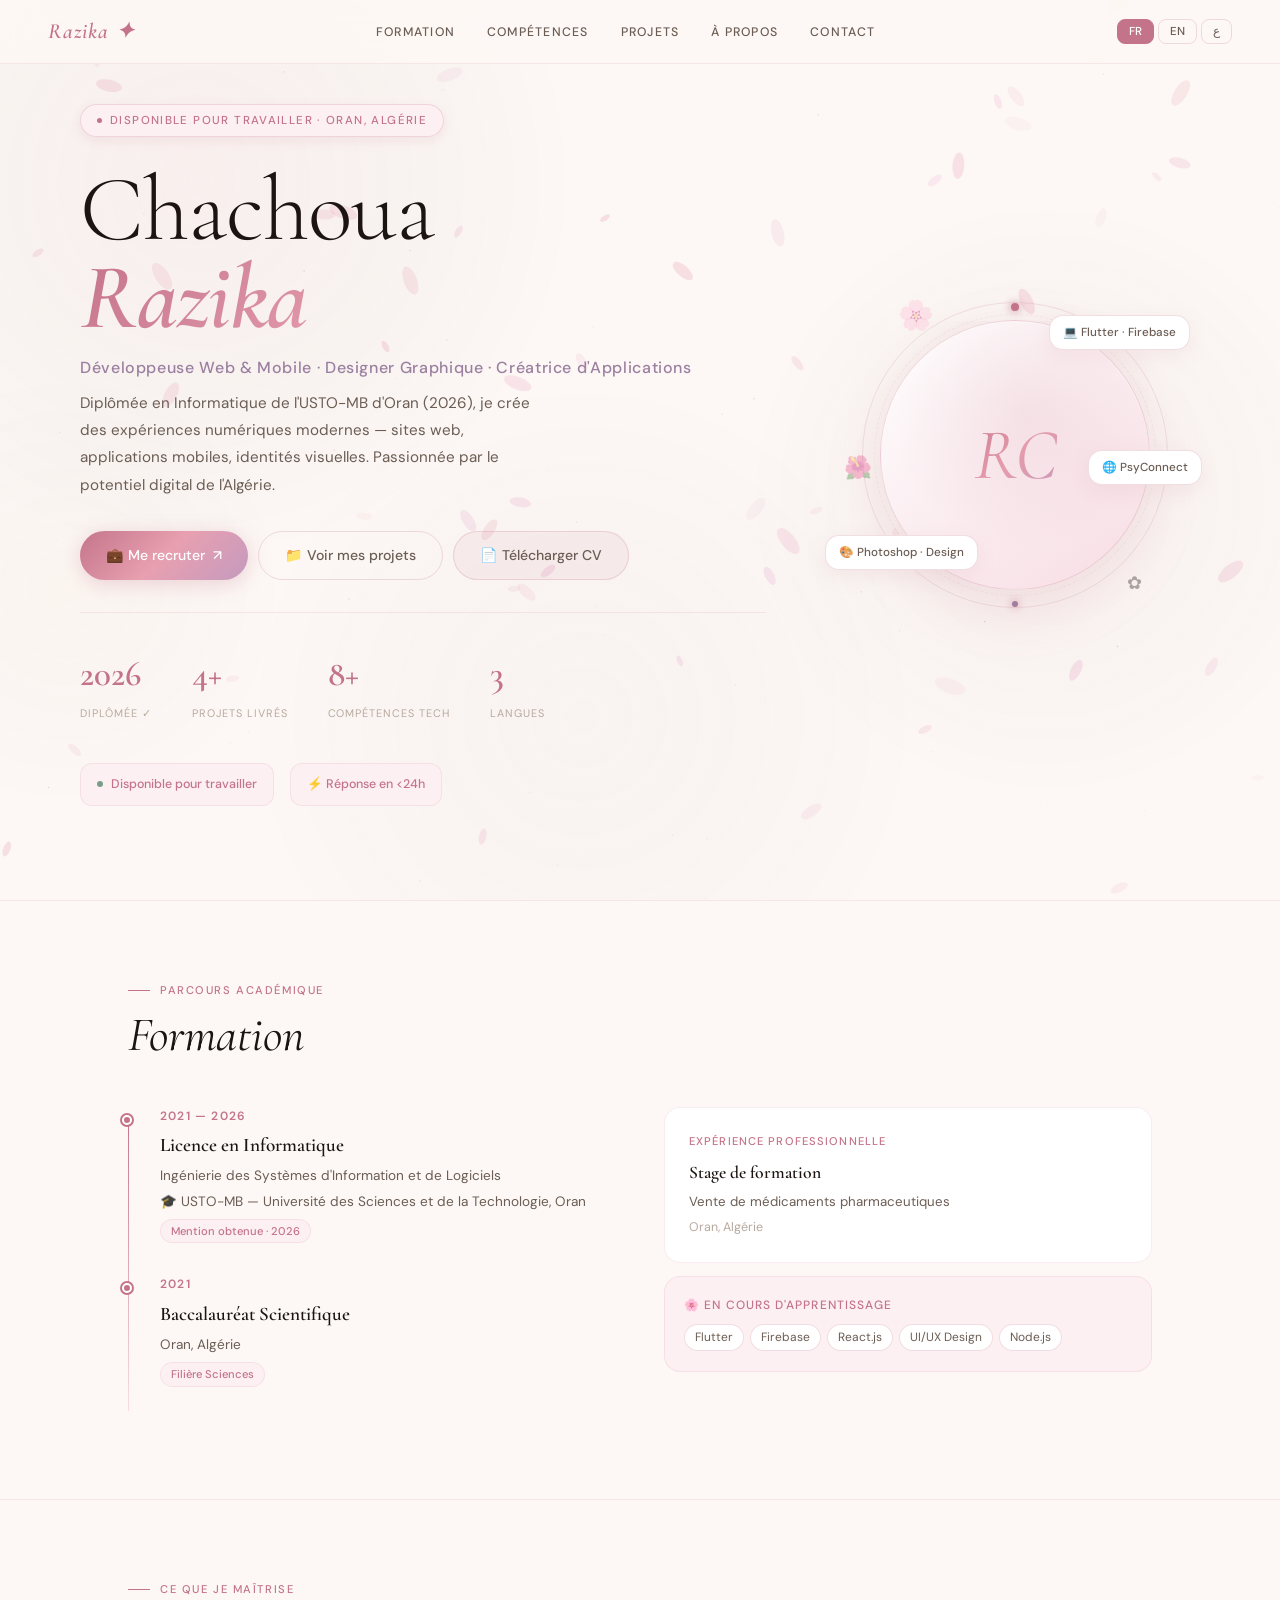
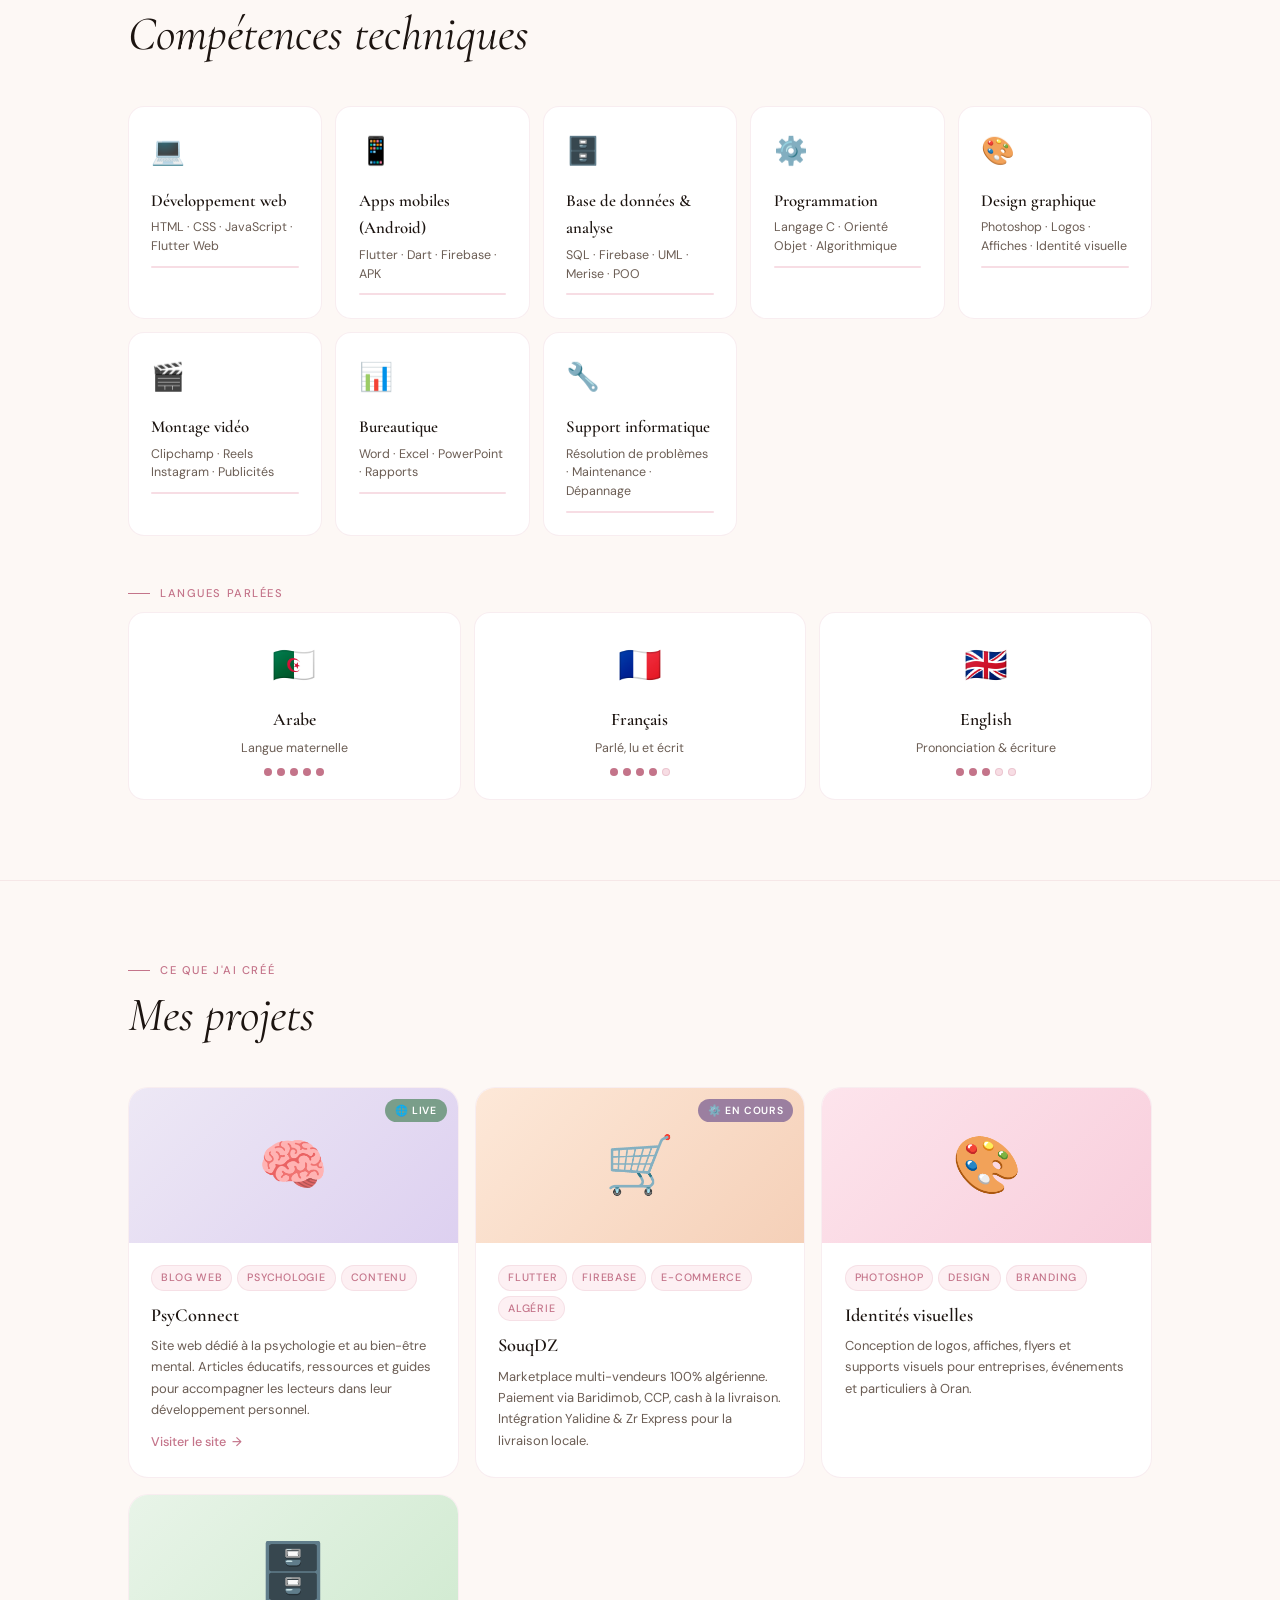
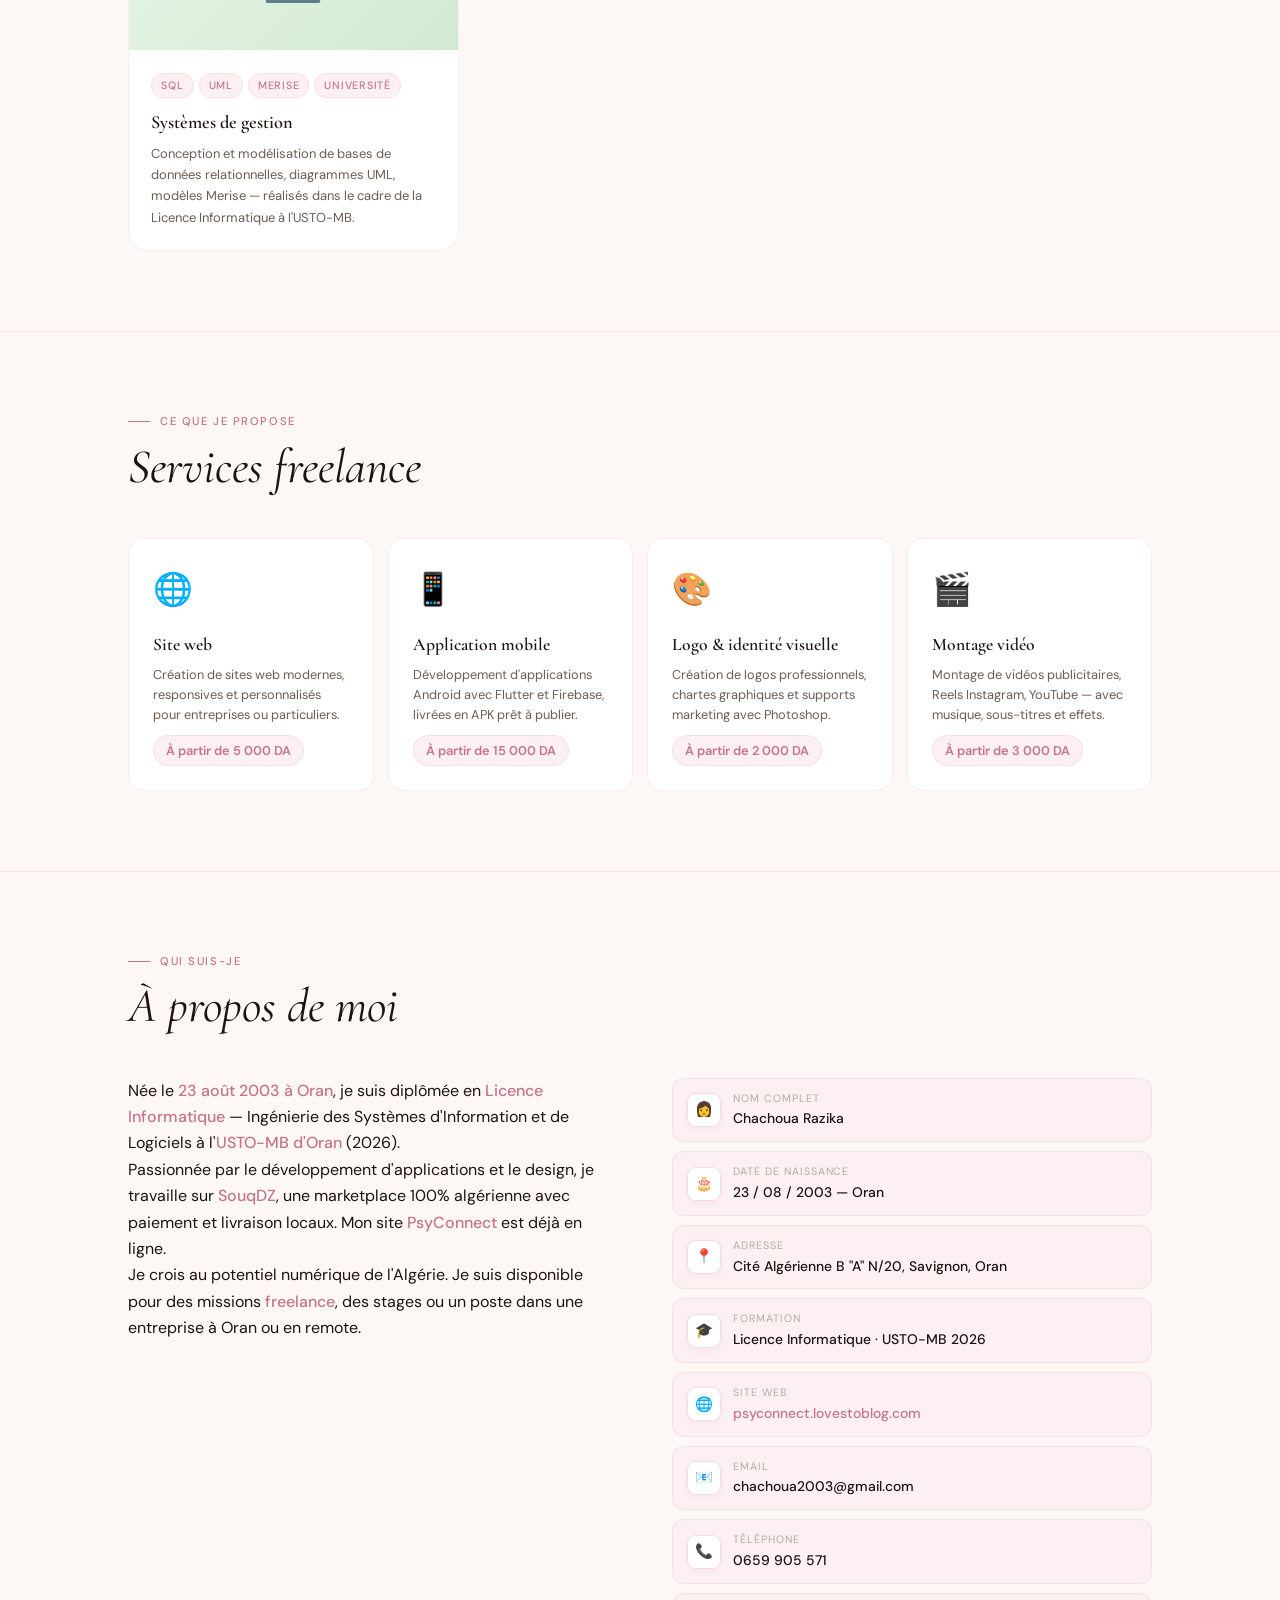
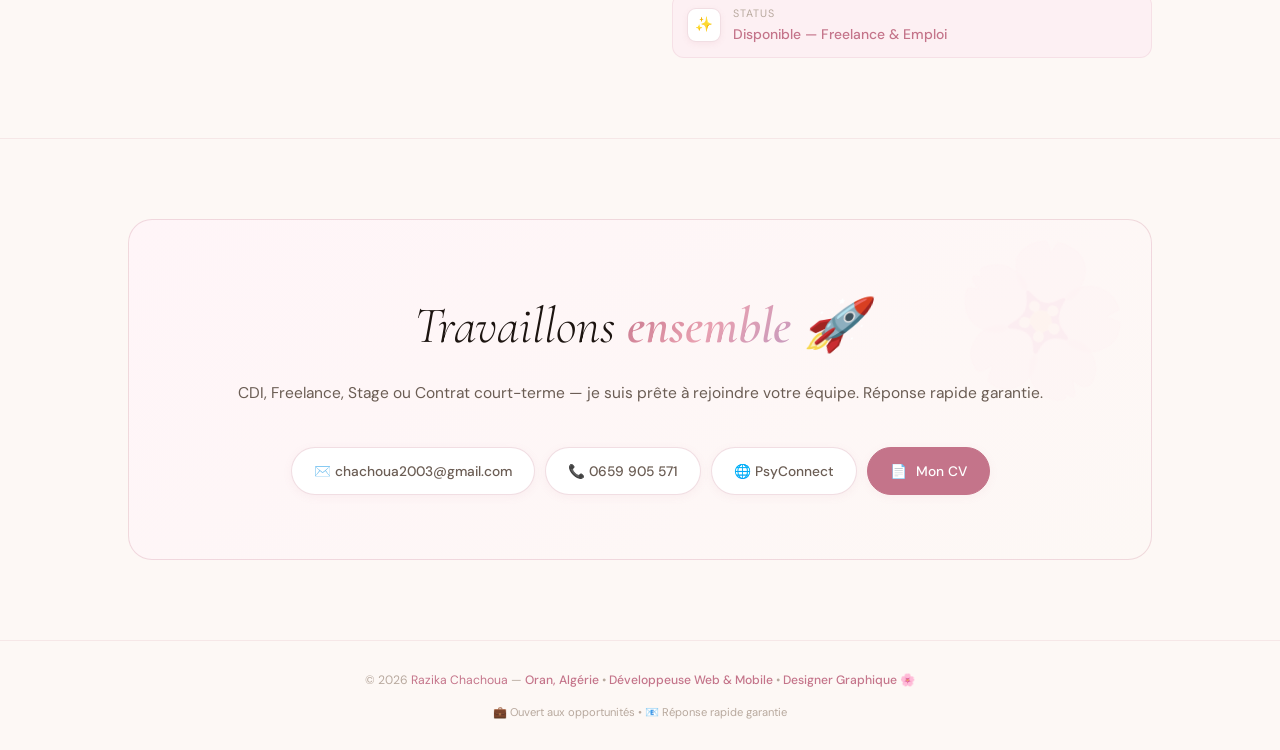
==== prtfilio.html @ 316dd267 "Initial portfolio website" ====
<!DOCTYPE html>
<html lang="fr" dir="ltr">
<head>
<meta charset="UTF-8">
<meta name="viewport" content="width=device-width, initial-scale=1.0">
<title>Razika Chachoua — Portfolio Professionnel | Développeuse Web & Mobile, Designer Graphique</title>
<meta name="description" content="Portfolio de Razika Chachoua — Développeuse web & mobile, Designer graphique, Créatrice d'applications. Oran, Algérie. Freelance & Emploi.">
<meta name="keywords" content="développeuse web, Flutter, Firebase, designer graphique, Oran, Algérie, freelance">
<meta property="og:title" content="Razika Chachoua — Portfolio Professionnel">
<meta property="og:description" content="Développeuse Web & Mobile · Designer Graphique · Créatrice d'Applications">
<meta property="og:type" content="website">
<meta name="author" content="Razika Chachoua">
<meta name="viewport" content="width=device-width, initial-scale=1.0">
<link href="https://fonts.googleapis.com/css2?family=Cormorant+Garamond:ital,wght@0,300;0,400;0,600;1,300;1,400;1,600&family=DM+Sans:wght@300;400;500;600&display=swap" rel="stylesheet">
<style>
:root{
  --bg:#fdf8f5;--bg2:#f9f2ec;--card:#ffffff;
  --ink:#1c1410;--ink2:#6b5d54;--ink3:#b8a99e;
  --rose:#c4748a;--rose2:#e8a0b0;--rose3:#f7dde4;--rose4:#fdf0f3;
  --mauve:#9b7fa0;--sage:#7a9e8a;--blush:#f2c4ce;
  --gold:#c9a86c;
  --border:rgba(196,116,138,.13);--border2:rgba(196,116,138,.24);
  --gg:linear-gradient(135deg,#c4748a,#e8a0b0,#c49abf);
  --glow:rgba(196,116,138,.1);
  --r:16px;
}
*,*::before,*::after{box-sizing:border-box;margin:0;padding:0}
html{scroll-behavior:smooth}
body{font-family:'DM Sans',sans-serif;background:var(--bg);color:var(--ink);overflow-x:hidden;line-height:1.65}
::selection{background:var(--blush);color:var(--ink)}
::-webkit-scrollbar{width:3px}::-webkit-scrollbar-track{background:var(--bg)}::-webkit-scrollbar-thumb{background:var(--rose);border-radius:99px}

canvas{position:fixed;top:0;left:0;width:100%;height:100%;z-index:0;pointer-events:none}

/* NAV */
nav{position:fixed;top:0;left:0;right:0;z-index:200;height:64px;display:flex;align-items:center;justify-content:space-between;padding:0 3rem;background:rgba(253,248,245,.92);backdrop-filter:blur(22px);border-bottom:1px solid var(--border)}
.logo{font-family:'Cormorant Garamond',serif;font-weight:600;font-size:1.35rem;color:var(--rose);text-decoration:none;letter-spacing:.05em;font-style:italic}
.nl{display:flex;gap:2rem;list-style:none}
.nl a{font-size:.77rem;font-weight:500;letter-spacing:.1em;text-transform:uppercase;color:var(--ink2);text-decoration:none;transition:color .2s;position:relative;padding-bottom:3px}
.nl a::after{content:'';position:absolute;left:0;bottom:0;width:100%;height:1px;background:var(--rose);transform:scaleX(0);transition:transform .25s;transform-origin:left}
.nl a:hover{color:var(--rose)}.nl a:hover::after{transform:scaleX(1)}
.lw{display:flex;gap:4px}
.lb{background:none;border:1px solid var(--border2);border-radius:8px;padding:4px 11px;font-size:.72rem;font-weight:500;cursor:pointer;color:var(--ink2);font-family:'DM Sans',sans-serif;transition:all .2s}
.lb.on,.lb:hover{background:var(--rose);border-color:var(--rose);color:#fff}

/* HERO */
.hero{min-height:100vh;display:flex;align-items:center;padding:90px 3rem 5rem;position:relative;z-index:1}
.hi{max-width:1120px;margin:0 auto;width:100%;display:grid;grid-template-columns:1fr 370px;gap:4rem;align-items:center}
.h-tag{display:inline-flex;align-items:center;gap:8px;font-size:.72rem;font-weight:500;letter-spacing:.12em;text-transform:uppercase;color:var(--rose);border:1px solid var(--border2);background:var(--rose4);padding:6px 16px;border-radius:999px;margin-bottom:1.8rem;animation:fu .7s ease both;box-shadow:0 4px 12px rgba(196,116,138,.12)}
.h-dot{width:5px;height:5px;background:var(--rose);border-radius:50%;animation:bl 2s infinite}
@keyframes bl{0%,100%{opacity:1}50%{opacity:.3;transform:scale(1.5)}}
.hero h1{font-family:'Cormorant Garamond',serif;font-size:clamp(3rem,8vw,5.8rem);font-weight:300;line-height:.95;letter-spacing:-.01em;margin-bottom:.5rem;animation:fu .7s .1s ease both}
.h1a{display:block;color:var(--ink);font-weight:300}
.h1b{display:block;font-style:italic;font-weight:600;background:var(--gg);-webkit-background-clip:text;-webkit-text-fill-color:transparent}
.h-role{font-size:1rem;color:var(--mauve);font-weight:500;letter-spacing:.04em;margin:.8rem 0 .5rem;animation:fu .7s .15s ease both}
.h-sub{font-size:.95rem;color:var(--ink2);line-height:1.8;max-width:470px;margin-bottom:2rem;animation:fu .7s .2s ease both}
.h-btns{display:flex;gap:10px;flex-wrap:wrap;animation:fu .7s .3s ease both}
.btn{display:inline-flex;align-items:center;gap:8px;padding:12px 26px;border-radius:50px;font-size:.88rem;font-weight:500;text-decoration:none;cursor:pointer;border:none;font-family:'DM Sans',sans-serif;transition:all .25s}
.btn-r{background:var(--gg);color:#fff;box-shadow:0 4px 20px rgba(196,116,138,.28)}
.btn-r:hover{transform:translateY(-2px);box-shadow:0 8px 30px rgba(196,116,138,.38)}
.btn-o{background:transparent;border:1.5px solid var(--border2);color:var(--ink2)}
.btn-o:hover{border-color:var(--rose);color:var(--rose);background:var(--rose4);box-shadow:0 4px 16px rgba(196,116,138,.15)}
.h-stats{display:flex;gap:2.5rem;padding-top:2rem;margin-top:2rem;border-top:1px solid var(--border);animation:fu .7s .4s ease both}
.sn{font-family:'Cormorant Garamond',serif;font-size:2.2rem;font-weight:600;color:var(--rose)}
.sl{font-size:.68rem;color:var(--ink3);text-transform:uppercase;letter-spacing:.09em;margin-top:2px}

/* AVATAR */
.h-right{display:flex;justify-content:center;animation:fu .7s .5s ease both}
.av{position:relative;width:270px;height:270px}
.av-out{position:absolute;inset:-18px;border-radius:50%;border:1px solid rgba(196,116,138,.18);animation:spin 22s linear infinite}
.av-out::before,.av-out::after{content:'';position:absolute;width:8px;height:8px;border-radius:50%;top:0;left:50%;transform:translateX(-50%);background:var(--rose);box-shadow:0 0 8px var(--rose)}
.av-out::after{top:auto;bottom:0;background:var(--mauve);width:6px;height:6px}
.av-mid{position:absolute;inset:-6px;border-radius:50%;border:1px dashed rgba(196,116,138,.1);animation:spin 30s linear infinite reverse}
.av-c{position:absolute;inset:0;border-radius:50%;background:linear-gradient(145deg,#fff,var(--rose3));border:1.5px solid var(--border2);display:flex;align-items:center;justify-content:center;box-shadow:0 18px 55px rgba(196,116,138,.18),inset 0 1px 0 rgba(255,255,255,.9)}
.av-init{font-family:'Cormorant Garamond',serif;font-size:4.5rem;font-weight:400;font-style:italic;background:var(--gg);-webkit-background-clip:text;-webkit-text-fill-color:transparent}
.av-g{position:absolute;inset:0;background:radial-gradient(circle at 55% 35%,rgba(196,116,138,.13),transparent 60%)}
.fb{position:absolute;background:white;border:1px solid var(--border2);border-radius:14px;padding:7px 13px;font-size:.73rem;font-weight:500;display:flex;align-items:center;gap:7px;color:var(--ink2);white-space:nowrap;animation:flt 3s ease-in-out infinite;box-shadow:0 6px 20px rgba(196,116,138,.1)}
.fb1{top:-5px;right:-40px;animation-delay:0s}
.fb2{bottom:20px;left:-55px;animation-delay:1.5s}
.fb3{top:48%;right:-52px;animation-delay:.9s}
.petal{position:absolute;font-size:1.4rem;opacity:.35;pointer-events:none;animation:ps 7s ease-in-out infinite}
.p1{top:-28px;left:18px;font-size:1.8rem;animation-delay:0s}
.p2{bottom:-8px;right:8px;font-size:1.1rem;animation-delay:2.5s}
.p3{top:48%;left:-36px;animation-delay:4.5s}
@keyframes ps{0%,100%{transform:rotate(0deg) scale(1)}50%{transform:rotate(12deg) scale(1.08)}}
@keyframes flt{0%,100%{transform:translateY(0)}50%{transform:translateY(-7px)}}
@keyframes spin{to{transform:rotate(360deg)}}
@keyframes fu{from{opacity:0;transform:translateY(20px)}to{opacity:1;transform:translateY(0)}}
@keyframes pulse{0%,100%{opacity:1;transform:scale(1)}50%{opacity:.6;transform:scale(1.2)}}

/* SECTIONS */
section{position:relative;z-index:1}
.sw{max-width:1120px;margin:0 auto;padding:5rem 3rem}
.sep{border-top:1px solid var(--border)}
.ey{display:flex;align-items:center;gap:10px;font-size:.7rem;font-weight:500;letter-spacing:.14em;text-transform:uppercase;color:var(--rose);margin-bottom:.6rem}
.ey::before{content:'';width:22px;height:1px;background:var(--rose)}
.st{font-family:'Cormorant Garamond',serif;font-size:clamp(1.9rem,3.8vw,3rem);font-weight:400;font-style:italic;color:var(--ink);line-height:1.1;margin-bottom:2.8rem}

/* ── TIMELINE FORMATION ── */
.timeline{position:relative;padding-left:2rem}
.timeline::before{content:'';position:absolute;left:0;top:8px;bottom:8px;width:1px;background:linear-gradient(to bottom,var(--rose),var(--rose3))}
.tl-item{position:relative;margin-bottom:2rem}
.tl-item::before{content:'';position:absolute;left:-2.4rem;top:8px;width:10px;height:10px;background:var(--rose);border-radius:50%;border:2px solid white;box-shadow:0 0 0 2px var(--rose)}
.tl-year{font-size:.75rem;font-weight:600;color:var(--rose);letter-spacing:.1em;text-transform:uppercase;margin-bottom:4px}
.tl-title{font-family:'Cormorant Garamond',serif;font-size:1.2rem;font-weight:600;color:var(--ink);margin-bottom:3px}
.tl-sub{font-size:.85rem;color:var(--ink2)}
.tl-tag{display:inline-block;background:var(--rose4);color:var(--rose);font-size:.7rem;font-weight:500;padding:2px 10px;border-radius:999px;margin-top:6px;border:1px solid var(--border)}

/* ── SKILLS ── */
.sk-grid{display:grid;grid-template-columns:repeat(auto-fit,minmax(185px,1fr));gap:13px}
.sk{background:white;border:1.5px solid var(--border);border-radius:var(--r);padding:1.4rem;transition:all .3s;cursor:default;position:relative;overflow:hidden}
.sk::before{content:'';position:absolute;top:0;left:0;right:0;height:3px;background:var(--gg);opacity:0;transition:opacity .3s}
.sk:hover{border-color:var(--border2);transform:translateY(-4px);box-shadow:0 12px 36px rgba(196,116,138,.11);background:linear-gradient(135deg,#fff,var(--rose4))}
.sk:hover::before{opacity:1}
.sk-em{font-size:1.7rem;margin-bottom:.8rem;display:block}
.sk h3{font-family:'Cormorant Garamond',serif;font-size:1.05rem;font-weight:600;color:var(--ink);margin-bottom:4px}
.sk p{font-size:.78rem;color:var(--ink2);line-height:1.5}
.sk-bar{margin-top:10px;height:2px;background:var(--rose3);border-radius:99px;overflow:hidden}
.sk-fill{height:100%;border-radius:99px;background:var(--gg);transform:scaleX(0);transform-origin:left;transition:transform 1.2s cubic-bezier(.22,1,.36,1)}

/* ── PROJETS ── */
.pj-grid{display:grid;grid-template-columns:repeat(auto-fit,minmax(280px,1fr));gap:16px}
.pj{background:white;border:1.5px solid var(--border);border-radius:20px;overflow:hidden;transition:all .3s;position:relative}
.pj:hover{border-color:var(--border2);transform:translateY(-5px);box-shadow:0 18px 55px rgba(196,116,138,.13);background:linear-gradient(135deg,#fff,var(--rose4))}
.pj-thumb{height:155px;display:flex;align-items:center;justify-content:center;position:relative;overflow:hidden}
.pj-em{font-size:3.5rem;position:relative;z-index:1}
.pj-bdg{position:absolute;top:11px;right:11px;z-index:2;background:var(--rose);color:#fff;font-size:.65rem;font-weight:600;padding:3px 10px;border-radius:999px;letter-spacing:.06em;text-transform:uppercase}
.live{background:var(--sage)}
.pj-body{padding:1.4rem}
.pj-tags{display:flex;gap:5px;flex-wrap:wrap;margin-bottom:9px}
.pt{font-size:.67rem;font-weight:500;letter-spacing:.07em;text-transform:uppercase;color:var(--rose);background:var(--rose4);border:1px solid var(--border);padding:3px 9px;border-radius:999px}
.pj-body h3{font-family:'Cormorant Garamond',serif;font-size:1.15rem;font-weight:600;color:var(--ink);margin-bottom:5px}
.pj-body p{font-size:.81rem;color:var(--ink2);line-height:1.65}
.pj-lnk{display:inline-flex;align-items:center;gap:6px;margin-top:12px;font-size:.79rem;font-weight:500;color:var(--rose);text-decoration:none;transition:gap .2s}
.pj-lnk:hover{gap:10px}

/* ── LANGUES ── */
.lang-grid{display:grid;grid-template-columns:repeat(auto-fit,minmax(200px,1fr));gap:13px}
.lg-card{background:white;border:1.5px solid var(--border);border-radius:var(--r);padding:1.4rem;text-align:center;transition:all .3s}
.lg-card:hover{border-color:var(--border2);transform:translateY(-3px);box-shadow:0 10px 30px rgba(196,116,138,.1)}
.lg-flag{font-size:2.2rem;margin-bottom:.7rem;display:block}
.lg-name{font-family:'Cormorant Garamond',serif;font-size:1.1rem;font-weight:600;color:var(--ink);margin-bottom:4px}
.lg-level{font-size:.78rem;color:var(--ink2)}
.lg-dots{display:flex;justify-content:center;gap:5px;margin-top:10px}
.lg-dot{width:8px;height:8px;border-radius:50%;background:var(--rose3);border:1px solid var(--border2)}
.lg-dot.fill{background:var(--rose)}

/* ── ABOUT ── */
.ab-grid{display:grid;grid-template-columns:1fr 1fr;gap:4rem;align-items:start}
.ab-text p{color:var(--ink2);line-height:1.9;margin-bottom:1.1rem;font-size:.97rem}
.hl{color:var(--rose);font-weight:500}
.info-list{display:flex;flex-direction:column;gap:9px}
.ii{display:flex;align-items:center;gap:12px;background:var(--rose4);border:1px solid var(--border);border-radius:12px;padding:11px 14px;transition:all .2s}
.ii:hover{border-color:var(--border2);background:white;box-shadow:0 4px 14px rgba(196,116,138,.08)}
.ii-ic{width:34px;height:34px;border-radius:9px;flex-shrink:0;background:white;border:1px solid var(--border2);display:flex;align-items:center;justify-content:center;font-size:.9rem;box-shadow:0 2px 6px rgba(196,116,138,.09)}
.ii-lb{font-size:.67rem;color:var(--ink3);text-transform:uppercase;letter-spacing:.09em}
.ii-vl{font-size:.87rem;color:var(--ink);font-weight:500}

/* ── SERVICES / FREELANCE ── */
.srv-grid{display:grid;grid-template-columns:repeat(auto-fit,minmax(220px,1fr));gap:14px}
.srv{background:white;border:1.5px solid var(--border);border-radius:var(--r);padding:1.5rem;transition:all .3s;position:relative;overflow:hidden}
.srv::after{content:'';position:absolute;bottom:0;left:0;right:0;height:3px;background:var(--gg);opacity:0;transition:opacity .3s}
.srv:hover{transform:translateY(-4px);border-color:var(--border2);box-shadow:0 12px 36px rgba(196,116,138,.1)}
.srv:hover::after{opacity:1}
.srv-em{font-size:2rem;margin-bottom:.9rem;display:block}
.srv h3{font-family:'Cormorant Garamond',serif;font-size:1.1rem;font-weight:600;color:var(--ink);margin-bottom:6px}
.srv p{font-size:.8rem;color:var(--ink2);line-height:1.55;margin-bottom:10px}
.srv-price{font-size:.8rem;font-weight:600;color:var(--rose);background:var(--rose4);border:1px solid var(--border);padding:4px 12px;border-radius:999px;display:inline-block}

/* ── CONTACT ── */
.ct-box{background:linear-gradient(145deg,#fff5f8,#fdf8f5);border:1.5px solid var(--border2);border-radius:24px;padding:4rem 3rem;text-align:center;position:relative;overflow:hidden}
.ct-deco{position:absolute;font-size:9rem;opacity:.04;pointer-events:none;top:-20px;right:20px;transform:rotate(12deg)}
.ct-box h2{font-family:'Cormorant Garamond',serif;font-size:clamp(2rem,4vw,3.3rem);font-weight:300;font-style:italic;color:var(--ink);margin-bottom:.8rem}
.ct-box h2 em{background:var(--gg);-webkit-background-clip:text;-webkit-text-fill-color:transparent;font-style:italic;font-weight:600}
.ct-sub{color:var(--ink2);margin-bottom:2.5rem;font-size:.97rem}
.ct-links{display:flex;justify-content:center;gap:10px;flex-wrap:wrap}
.cl{display:inline-flex;align-items:center;gap:9px;background:white;border:1.5px solid var(--border2);color:var(--ink2);text-decoration:none;padding:12px 22px;border-radius:50px;font-size:.86rem;font-weight:500;transition:all .25s;box-shadow:0 2px 10px rgba(196,116,138,.07)}
.cl:hover{background:var(--rose);border-color:var(--rose);color:#fff;box-shadow:0 6px 22px rgba(196,116,138,.28)}

footer{text-align:center;padding:1.8rem;font-size:.76rem;color:var(--ink3);border-top:1px solid var(--border);position:relative;z-index:1}
footer em{color:var(--rose);font-style:normal}

/* MOBILE */
@media(max-width:900px){.hi{grid-template-columns:1fr}.h-right{display:none}.ab-grid{grid-template-columns:1fr}}
@media(max-width:600px){nav{padding:0 1.2rem}.nl{display:none}.hero{padding:80px 1.2rem 3rem}.sw{padding:3rem 1.2rem}.ct-box{padding:2.5rem 1.5rem}.h-stats{gap:1.5rem}}

/* LANG */
.il{display:none}.il.on{display:inline}
[data-lang]{display:none}[data-lang].on{display:block}
</style>
</head>
<body>

<canvas id="bgc"></canvas>

<!-- NAV -->
<nav>
  <a href="#" class="logo">Razika ✦</a>
  <ul class="nl">
    <li><a href="#formation" data-fr="Formation"    data-en="Education"  data-ar="التكوين">Formation</a></li>
    <li><a href="#skills"    data-fr="Compétences"  data-en="Skills"     data-ar="المهارات">Compétences</a></li>
    <li><a href="#projects"  data-fr="Projets"      data-en="Projects"   data-ar="المشاريع">Projets</a></li>
    <li><a href="#about"     data-fr="À propos"     data-en="About"      data-ar="حول">À propos</a></li>
    <li><a href="#contact"   data-fr="Contact"      data-en="Contact"    data-ar="تواصل">Contact</a></li>
  </ul>
  <div class="lw">
    <button class="lb on" data-l="fr">FR</button>
    <button class="lb"    data-l="en">EN</button>
    <button class="lb"    data-l="ar">ع</button>
  </div>
</nav>

<!-- ── HERO ── -->
<div class="hero">
  <div class="hi">
    <div>
      <div class="h-tag"><span class="h-dot"></span>
        <span class="il on" data-l="fr">Disponible pour travailler · Oran, Algérie</span>
        <span class="il"    data-l="en">Available for work · Oran, Algeria</span>
        <span class="il"    data-l="ar">متاحة للعمل · وهران، الجزائر</span>
      </div>
      <h1><span class="h1a">Chachoua</span><span class="h1b">Razika</span></h1>
      <p class="h-role">
        <span class="il on" data-l="fr">Développeuse Web & Mobile · Designer Graphique · Créatrice d'Applications</span>
        <span class="il"    data-l="en">Web & Mobile Developer · Graphic Designer · App Creator</span>
        <span class="il"    data-l="ar">مطورة ويب وموبايل · مصممة جرافيك · منشئة تطبيقات</span>
      </p>
      <p class="h-sub">
        <span class="il on" data-l="fr">Diplômée en Informatique de l'USTO-MB d'Oran (2026), je crée des expériences numériques modernes — sites web, applications mobiles, identités visuelles. Passionnée par le potentiel digital de l'Algérie.</span>
        <span class="il"    data-l="en">Computer Science graduate from USTO-MB Oran (2026), I build modern digital experiences — websites, mobile apps, visual identities. Passionate about Algeria's digital potential.</span>
        <span class="il"    data-l="ar">خريجة علوم الحاسوب من جامعة USTO-MB وهران (2026)، أنشئ تجارب رقمية حديثة — مواقع ويب وتطبيقات موبايل وهويات بصرية. شغوفة بالإمكانات الرقمية للجزائر.</span>
      </p>
      <div class="h-btns">
        <a href="#contact" class="btn btn-r">
          <span class="il on" data-l="fr">💼 Me recruter</span>
          <span class="il"    data-l="en">💼 Hire me</span>
          <span class="il"    data-l="ar">💼 وظفيني</span> ↗
        </a>
        <a href="#projects" class="btn btn-o">
          <span class="il on" data-l="fr">📁 Voir mes projets</span>
          <span class="il"    data-l="en">📁 View my work</span>
          <span class="il"    data-l="ar">📁 مشاريعي</span>
        </a>
        <a href="javascript:downloadCV()" class="btn btn-o" style="background:rgba(196,116,138,.08);border-color:rgba(196,116,138,.24)">
          <span class="il on" data-l="fr">📄 Télécharger CV</span>
          <span class="il"    data-l="en">📄 Download CV</span>
          <span class="il"    data-l="ar">📄 تحميل السيرة</span>
        </a>
      </div>
      <div class="h-stats">
        <div><div class="sn">2026</div><div class="sl"><span class="il on" data-l="fr">Diplômée ✓</span><span class="il" data-l="en">Graduate ✓</span><span class="il" data-l="ar">تخرجت ✓</span></div></div>
        <div><div class="sn">4+</div><div class="sl"><span class="il on" data-l="fr">Projets livrés</span><span class="il" data-l="en">Projects</span><span class="il" data-l="ar">مشاريع</span></div></div>
        <div><div class="sn">8+</div><div class="sl"><span class="il on" data-l="fr">Compétences tech</span><span class="il" data-l="en">Skills</span><span class="il" data-l="ar">مهارات</span></div></div>
        <div><div class="sn">3</div><div class="sl"><span class="il on" data-l="fr">Langues</span><span class="il" data-l="en">Languages</span><span class="il" data-l="ar">لغات</span></div></div>
      </div>
      <div style="margin-top:2.5rem;display:flex;gap:1rem;flex-wrap:wrap;align-items:center">
        <div style="background:var(--rose4);border:1px solid var(--border);border-radius:12px;padding:10px 16px;font-size:.78rem;font-weight:500;color:var(--rose);display:flex;align-items:center;gap:8px">
          <span style="display:inline-flex;align-items:center;justify-content:center;width:6px;height:6px;border-radius:50%;background:var(--sage);animation:pulse 2s infinite"></span>
          <span class="il on" data-l="fr">Disponible pour travailler</span><span class="il" data-l="en">Available to work</span><span class="il" data-l="ar">متاحة للعمل</span>
        </div>
        <div style="background:var(--rose4);border:1px solid var(--border);border-radius:12px;padding:10px 16px;font-size:.78rem;font-weight:500;color:var(--rose)">
          ⚡ <span class="il on" data-l="fr">Réponse en <24h</span><span class="il" data-l="en">Reply in <24h</span><span class="il" data-l="ar">رد في<24 ساعة</span>
        </div>
      </div>
    </div>
    <div class="h-right">
      <div class="av">
        <span class="petal p1">🌸</span><span class="petal p2">✿</span><span class="petal p3">🌺</span>
        <div class="av-out"></div>
        <div class="av-mid"></div>
        <div class="av-c"><div class="av-g"></div><div class="av-init">RC</div></div>
        <div class="fb fb1">💻 Flutter · Firebase</div>
        <div class="fb fb2">🎨 Photoshop · Design</div>
        <div class="fb fb3">🌐 PsyConnect</div>
      </div>
    </div>
  </div>
</div>

<!-- ── FORMATION ── -->
<section id="formation" class="sep">
  <div class="sw">
    <div class="ey"><span class="il on" data-l="fr">Parcours académique</span><span class="il" data-l="en">Academic path</span><span class="il" data-l="ar">المسار الأكاديمي</span></div>
    <h2 class="st"><span class="il on" data-l="fr">Formation</span><span class="il" data-l="en">Education</span><span class="il" data-l="ar">التكوين</span></h2>
    <div style="display:grid;grid-template-columns:1fr 1fr;gap:3rem;align-items:start">
      <div class="timeline">
        <div class="tl-item">
          <div class="tl-year">2021 — 2026</div>
          <div class="tl-title"><span class="il on" data-l="fr">Licence en Informatique</span><span class="il" data-l="en">Bachelor in Computer Science</span><span class="il" data-l="ar">ليسانس في علوم الحاسوب</span></div>
          <div class="tl-sub"><span class="il on" data-l="fr">Ingénierie des Systèmes d'Information et de Logiciels</span><span class="il" data-l="en">Information Systems & Software Engineering</span><span class="il" data-l="ar">هندسة أنظمة المعلومات والبرمجيات</span></div>
          <div class="tl-sub" style="margin-top:3px">🎓 USTO-MB — Université des Sciences et de la Technologie, Oran</div>
          <span class="tl-tag">Mention obtenue · 2026</span>
        </div>
        <div class="tl-item">
          <div class="tl-year">2021</div>
          <div class="tl-title"><span class="il on" data-l="fr">Baccalauréat Scientifique</span><span class="il" data-l="en">Scientific Baccalaureate</span><span class="il" data-l="ar">بكالوريا علمية</span></div>
          <div class="tl-sub">Oran, Algérie</div>
          <span class="tl-tag"><span class="il on" data-l="fr">Filière Sciences</span><span class="il" data-l="en">Science track</span><span class="il" data-l="ar">شعبة العلوم</span></span>
        </div>
      </div>
      <div>
        <div style="background:white;border:1.5px solid var(--border);border-radius:var(--r);padding:1.5rem;margin-bottom:13px">
          <div style="font-size:.7rem;font-weight:500;color:var(--rose);text-transform:uppercase;letter-spacing:.1em;margin-bottom:8px"><span class="il on" data-l="fr">Expérience professionnelle</span><span class="il" data-l="en">Work experience</span><span class="il" data-l="ar">الخبرة المهنية</span></div>
          <div style="font-family:'Cormorant Garamond',serif;font-size:1.1rem;font-weight:600;color:var(--ink);margin-bottom:4px"><span class="il on" data-l="fr">Stage de formation</span><span class="il" data-l="en">Training internship</span><span class="il" data-l="ar">تدريب مهني</span></div>
          <div style="font-size:.83rem;color:var(--ink2)"><span class="il on" data-l="fr">Vente de médicaments pharmaceutiques</span><span class="il" data-l="en">Pharmaceutical sales</span><span class="il" data-l="ar">بيع الأدوية الصيدلانية</span></div>
          <div style="font-size:.78rem;color:var(--ink3);margin-top:4px">Oran, Algérie</div>
        </div>
        <div style="background:var(--rose4);border:1px solid var(--border);border-radius:var(--r);padding:1.2rem">
          <div style="font-size:.75rem;font-weight:500;color:var(--rose);margin-bottom:8px;text-transform:uppercase;letter-spacing:.09em">🌸 <span class="il on" data-l="fr">En cours d'apprentissage</span><span class="il" data-l="en">Currently learning</span><span class="il" data-l="ar">أتعلم حالياً</span></div>
          <div style="display:flex;flex-wrap:wrap;gap:6px">
            <span style="background:white;border:1px solid var(--border2);color:var(--ink2);font-size:.75rem;padding:3px 10px;border-radius:999px">Flutter</span>
            <span style="background:white;border:1px solid var(--border2);color:var(--ink2);font-size:.75rem;padding:3px 10px;border-radius:999px">Firebase</span>
            <span style="background:white;border:1px solid var(--border2);color:var(--ink2);font-size:.75rem;padding:3px 10px;border-radius:999px">React.js</span>
            <span style="background:white;border:1px solid var(--border2);color:var(--ink2);font-size:.75rem;padding:3px 10px;border-radius:999px">UI/UX Design</span>
            <span style="background:white;border:1px solid var(--border2);color:var(--ink2);font-size:.75rem;padding:3px 10px;border-radius:999px">Node.js</span>
          </div>
        </div>
      </div>
    </div>
  </div>
</section>

<!-- ── COMPÉTENCES ── -->
<section id="skills" class="sep">
  <div class="sw">
    <div class="ey"><span class="il on" data-l="fr">Ce que je maîtrise</span><span class="il" data-l="en">What I master</span><span class="il" data-l="ar">ما أتقنه</span></div>
    <h2 class="st"><span class="il on" data-l="fr">Compétences techniques</span><span class="il" data-l="en">Technical skills</span><span class="il" data-l="ar">المهارات التقنية</span></h2>
    <div class="sk-grid">
      <div class="sk"><span class="sk-em">💻</span><h3><span class="il on" data-l="fr">Développement web</span><span class="il" data-l="en">Web Development</span><span class="il" data-l="ar">تطوير ويب</span></h3><p>HTML · CSS · JavaScript · Flutter Web</p><div class="sk-bar"><div class="sk-fill" data-w="75"></div></div></div>
      <div class="sk"><span class="sk-em">📱</span><h3><span class="il on" data-l="fr">Apps mobiles (Android)</span><span class="il" data-l="en">Mobile Apps (Android)</span><span class="il" data-l="ar">تطبيقات Android</span></h3><p>Flutter · Dart · Firebase · APK</p><div class="sk-bar"><div class="sk-fill" data-w="68"></div></div></div>
      <div class="sk"><span class="sk-em">🗄️</span><h3><span class="il on" data-l="fr">Base de données & analyse</span><span class="il" data-l="en">Databases & Analysis</span><span class="il" data-l="ar">قواعد البيانات</span></h3><p>SQL · Firebase · UML · Merise · POO</p><div class="sk-bar"><div class="sk-fill" data-w="80"></div></div></div>
      <div class="sk"><span class="sk-em">⚙️</span><h3><span class="il on" data-l="fr">Programmation</span><span class="il" data-l="en">Programming</span><span class="il" data-l="ar">البرمجة</span></h3><p>Langage C · Orienté Objet · Algorithmique</p><div class="sk-bar"><div class="sk-fill" data-w="72"></div></div></div>
      <div class="sk"><span class="sk-em">🎨</span><h3><span class="il on" data-l="fr">Design graphique</span><span class="il" data-l="en">Graphic Design</span><span class="il" data-l="ar">التصميم الجرافيكي</span></h3><p>Photoshop · Logos · Affiches · Identité visuelle</p><div class="sk-bar"><div class="sk-fill" data-w="85"></div></div></div>
      <div class="sk"><span class="sk-em">🎬</span><h3><span class="il on" data-l="fr">Montage vidéo</span><span class="il" data-l="en">Video Editing</span><span class="il" data-l="ar">المونتاج</span></h3><p>Clipchamp · Reels Instagram · Publicités</p><div class="sk-bar"><div class="sk-fill" data-w="80"></div></div></div>
      <div class="sk"><span class="sk-em">📊</span><h3><span class="il on" data-l="fr">Bureautique</span><span class="il" data-l="en">Office Suite</span><span class="il" data-l="ar">برامج مكتبية</span></h3><p>Word · Excel · PowerPoint · Rapports</p><div class="sk-bar"><div class="sk-fill" data-w="90"></div></div></div>
      <div class="sk"><span class="sk-em">🔧</span><h3><span class="il on" data-l="fr">Support informatique</span><span class="il" data-l="en">IT Support</span><span class="il" data-l="ar">دعم تقني</span></h3><p><span class="il on" data-l="fr">Résolution de problèmes · Maintenance · Dépannage</span><span class="il" data-l="en">Problem solving · Maintenance · Troubleshooting</span><span class="il" data-l="ar">حل المشكلات · صيانة · استكشاف الأخطاء</span></p><div class="sk-bar"><div class="sk-fill" data-w="78"></div></div></div>
    </div>

    <!-- Langues -->
    <div style="margin-top:3rem">
      <div class="ey" style="margin-bottom:.6rem"><span class="il on" data-l="fr">Langues parlées</span><span class="il" data-l="en">Languages</span><span class="il" data-l="ar">اللغات المتحدثة</span></div>
      <div class="lang-grid">
        <div class="lg-card">
          <span class="lg-flag">🇩🇿</span>
          <div class="lg-name"><span class="il on" data-l="fr">Arabe</span><span class="il" data-l="en">Arabic</span><span class="il" data-l="ar">العربية</span></div>
          <div class="lg-level"><span class="il on" data-l="fr">Langue maternelle</span><span class="il" data-l="en">Native language</span><span class="il" data-l="ar">اللغة الأم</span></div>
          <div class="lg-dots"><div class="lg-dot fill"></div><div class="lg-dot fill"></div><div class="lg-dot fill"></div><div class="lg-dot fill"></div><div class="lg-dot fill"></div></div>
        </div>
        <div class="lg-card">
          <span class="lg-flag">🇫🇷</span>
          <div class="lg-name">Français</div>
          <div class="lg-level"><span class="il on" data-l="fr">Parlé, lu et écrit</span><span class="il" data-l="en">Spoken, read and written</span><span class="il" data-l="ar">محادثة وقراءة وكتابة</span></div>
          <div class="lg-dots"><div class="lg-dot fill"></div><div class="lg-dot fill"></div><div class="lg-dot fill"></div><div class="lg-dot fill"></div><div class="lg-dot"></div></div>
        </div>
        <div class="lg-card">
          <span class="lg-flag">🇬🇧</span>
          <div class="lg-name">English</div>
          <div class="lg-level"><span class="il on" data-l="fr">Prononciation & écriture</span><span class="il" data-l="en">Pronunciation & writing</span><span class="il" data-l="ar">نطق وكتابة</span></div>
          <div class="lg-dots"><div class="lg-dot fill"></div><div class="lg-dot fill"></div><div class="lg-dot fill"></div><div class="lg-dot"></div><div class="lg-dot"></div></div>
        </div>
      </div>
    </div>
  </div>
</section>

<!-- ── PROJETS ── -->
<section id="projects" class="sep">
  <div class="sw">
    <div class="ey"><span class="il on" data-l="fr">Ce que j'ai créé</span><span class="il" data-l="en">What I've built</span><span class="il" data-l="ar">ما أنشأته</span></div>
    <h2 class="st"><span class="il on" data-l="fr">Mes projets</span><span class="il" data-l="en">My projects</span><span class="il" data-l="ar">مشاريعي</span></h2>
    <div class="pj-grid">
      <div class="pj">
        <div class="pj-bdg live">🌐 Live</div>
        <div class="pj-thumb" style="background:linear-gradient(135deg,#ede8f5,#ddd0f0)"><div class="pj-em">🧠</div></div>
        <div class="pj-body">
          <div class="pj-tags"><span class="pt">Blog Web</span><span class="pt">Psychologie</span><span class="pt">Contenu</span></div>
          <h3>PsyConnect</h3>
          <p><span class="il on" data-l="fr">Site web dédié à la psychologie et au bien-être mental. Articles éducatifs, ressources et guides pour accompagner les lecteurs dans leur développement personnel.</span><span class="il" data-l="en">Website dedicated to psychology and mental well-being. Educational articles and resources to support readers' personal development.</span><span class="il" data-l="ar">موقع ويب مخصص لعلم النفس والصحة النفسية. مقالات تعليمية وموارد لمساعدة القراء في تطويرهم الشخصي.</span></p>
          <a href="http://psyconnect.lovestoblog.com" target="_blank" class="pj-lnk">
            <span class="il on" data-l="fr">Visiter le site</span><span class="il" data-l="en">Visit site</span><span class="il" data-l="ar">زيارة الموقع</span> →
          </a>
        </div>
      </div>
      <div class="pj">
        <div class="pj-bdg" style="background:var(--mauve)">⚙️ En cours</div>
        <div class="pj-thumb" style="background:linear-gradient(135deg,#fde8d8,#f5d0b8)"><div class="pj-em">🛒</div></div>
        <div class="pj-body">
          <div class="pj-tags"><span class="pt">Flutter</span><span class="pt">Firebase</span><span class="pt">E-commerce</span><span class="pt">Algérie</span></div>
          <h3>SouqDZ</h3>
          <p><span class="il on" data-l="fr">Marketplace multi-vendeurs 100% algérienne. Paiement via Baridimob, CCP, cash à la livraison. Intégration Yalidine & Zr Express pour la livraison locale.</span><span class="il" data-l="en">100% Algerian multi-vendor marketplace. Payment via Baridimob, CCP, cash on delivery. Yalidine & Zr Express integration for local delivery.</span><span class="il" data-l="ar">منصة تجارة إلكترونية جزائرية 100٪. دفع عبر Baridimob وCCP ونقداً. تكامل مع Yalidine وZr Express للتوصيل المحلي.</span></p>
        </div>
      </div>
      <div class="pj">
        <div class="pj-thumb" style="background:linear-gradient(135deg,#fde4ec,#f8cedc)"><div class="pj-em">🎨</div></div>
        <div class="pj-body">
          <div class="pj-tags"><span class="pt">Photoshop</span><span class="pt">Design</span><span class="pt">Branding</span></div>
          <h3><span class="il on" data-l="fr">Identités visuelles</span><span class="il" data-l="en">Visual Identities</span><span class="il" data-l="ar">هويات بصرية</span></h3>
          <p><span class="il on" data-l="fr">Conception de logos, affiches, flyers et supports visuels pour entreprises, événements et particuliers à Oran.</span><span class="il" data-l="en">Logo design, posters, flyers and visual assets for businesses, events and individuals in Oran.</span><span class="il" data-l="ar">تصميم شعارات وملصقات وفلايرات ومواد مرئية للشركات والفعاليات والأفراد في وهران.</span></p>
        </div>
      </div>
      <div class="pj">
        <div class="pj-thumb" style="background:linear-gradient(135deg,#e8f4e8,#d0ead0)"><div class="pj-em">🗄️</div></div>
        <div class="pj-body">
          <div class="pj-tags"><span class="pt">SQL</span><span class="pt">UML</span><span class="pt">Merise</span><span class="pt">Université</span></div>
          <h3><span class="il on" data-l="fr">Systèmes de gestion</span><span class="il" data-l="en">Management Systems</span><span class="il" data-l="ar">أنظمة الإدارة</span></h3>
          <p><span class="il on" data-l="fr">Conception et modélisation de bases de données relationnelles, diagrammes UML, modèles Merise — réalisés dans le cadre de la Licence Informatique à l'USTO-MB.</span><span class="il" data-l="en">Relational database design, UML diagrams, Merise models — completed during Computer Science degree at USTO-MB.</span><span class="il" data-l="ar">تصميم قواعد البيانات العلائقية ومخططات UML ونماذج Merise — منجزة في إطار درجة علوم الحاسوب بجامعة USTO-MB.</span></p>
        </div>
      </div>
    </div>
  </div>
</section>

<!-- ── SERVICES FREELANCE ── -->
<section id="services" class="sep">
  <div class="sw">
    <div class="ey"><span class="il on" data-l="fr">Ce que je propose</span><span class="il" data-l="en">What I offer</span><span class="il" data-l="ar">ما أقدمه</span></div>
    <h2 class="st"><span class="il on" data-l="fr">Services freelance</span><span class="il" data-l="en">Freelance services</span><span class="il" data-l="ar">خدمات مستقلة</span></h2>
    <div class="srv-grid">
      <div class="srv">
        <span class="srv-em">🌐</span>
        <h3><span class="il on" data-l="fr">Site web</span><span class="il" data-l="en">Website</span><span class="il" data-l="ar">موقع ويب</span></h3>
        <p><span class="il on" data-l="fr">Création de sites web modernes, responsives et personnalisés pour entreprises ou particuliers.</span><span class="il" data-l="en">Modern, responsive and custom websites for businesses or individuals.</span><span class="il" data-l="ar">إنشاء مواقع ويب حديثة ومتجاوبة ومخصصة للشركات أو الأفراد.</span></p>
        <span class="srv-price"><span class="il on" data-l="fr">À partir de 5 000 DA</span><span class="il" data-l="en">From 5,000 DZD</span><span class="il" data-l="ar">ابتداءً من 5000 دج</span></span>
      </div>
      <div class="srv">
        <span class="srv-em">📱</span>
        <h3><span class="il on" data-l="fr">Application mobile</span><span class="il" data-l="en">Mobile app</span><span class="il" data-l="ar">تطبيق موبايل</span></h3>
        <p><span class="il on" data-l="fr">Développement d'applications Android avec Flutter et Firebase, livrées en APK prêt à publier.</span><span class="il" data-l="en">Android app development with Flutter & Firebase, delivered as ready-to-publish APK.</span><span class="il" data-l="ar">تطوير تطبيقات Android بـ Flutter وFirebase، مسلّمة كـ APK جاهز للنشر.</span></p>
        <span class="srv-price"><span class="il on" data-l="fr">À partir de 15 000 DA</span><span class="il" data-l="en">From 15,000 DZD</span><span class="il" data-l="ar">ابتداءً من 15000 دج</span></span>
      </div>
      <div class="srv">
        <span class="srv-em">🎨</span>
        <h3><span class="il on" data-l="fr">Logo & identité visuelle</span><span class="il" data-l="en">Logo & visual identity</span><span class="il" data-l="ar">شعار وهوية بصرية</span></h3>
        <p><span class="il on" data-l="fr">Création de logos professionnels, chartes graphiques et supports marketing avec Photoshop.</span><span class="il" data-l="en">Professional logos, brand guidelines and marketing materials with Photoshop.</span><span class="il" data-l="ar">تصميم شعارات احترافية وأدلة علامة تجارية ومواد تسويقية بـ Photoshop.</span></p>
        <span class="srv-price"><span class="il on" data-l="fr">À partir de 2 000 DA</span><span class="il" data-l="en">From 2,000 DZD</span><span class="il" data-l="ar">ابتداءً من 2000 دج</span></span>
      </div>
      <div class="srv">
        <span class="srv-em">🎬</span>
        <h3><span class="il on" data-l="fr">Montage vidéo</span><span class="il" data-l="en">Video editing</span><span class="il" data-l="ar">مونتاج فيديو</span></h3>
        <p><span class="il on" data-l="fr">Montage de vidéos publicitaires, Reels Instagram, YouTube — avec musique, sous-titres et effets.</span><span class="il" data-l="en">Editing of ads, Instagram Reels, YouTube videos — with music, subtitles and effects.</span><span class="il" data-l="ar">مونتاج فيديوهات إعلانية وريلز وYouTube مع موسيقى وترجمة وتأثيرات.</span></p>
        <span class="srv-price"><span class="il on" data-l="fr">À partir de 3 000 DA</span><span class="il" data-l="en">From 3,000 DZD</span><span class="il" data-l="ar">ابتداءً من 3000 دج</span></span>
      </div>
    </div>
  </div>
</section>

<!-- ── ABOUT ── -->
<section id="about" class="sep">
  <div class="sw">
    <div class="ey"><span class="il on" data-l="fr">Qui suis-je</span><span class="il" data-l="en">Who I am</span><span class="il" data-l="ar">من أنا</span></div>
    <h2 class="st"><span class="il on" data-l="fr">À propos de moi</span><span class="il" data-l="en">About me</span><span class="il" data-l="ar">عني</span></h2>
    <div class="ab-grid">
      <div>
        <p data-lang="fr" class="on">Née le <span class="hl">23 août 2003 à Oran</span>, je suis diplômée en <span class="hl">Licence Informatique</span> — Ingénierie des Systèmes d'Information et de Logiciels à l'<span class="hl">USTO-MB d'Oran</span> (2026).</p>
        <p data-lang="fr" class="on">Passionnée par le développement d'applications et le design, je travaille sur <span class="hl">SouqDZ</span>, une marketplace 100% algérienne avec paiement et livraison locaux. Mon site <span class="hl">PsyConnect</span> est déjà en ligne.</p>
        <p data-lang="fr" class="on">Je crois au potentiel numérique de l'Algérie. Je suis disponible pour des missions <span class="hl">freelance</span>, des stages ou un poste dans une entreprise à Oran ou en remote.</p>
        <p data-lang="en">Born on <span class="hl">August 23, 2003 in Oran</span>, I hold a <span class="hl">Bachelor's in Computer Science</span> from <span class="hl">USTO-MB, Oran</span> (2026). Passionate about development and design, I'm building <span class="hl">SouqDZ</span> and already have <span class="hl">PsyConnect</span> live online.</p>
        <p data-lang="en">Available for <span class="hl">freelance</span> missions, internships or employment in Oran or remotely. I believe in Algeria's digital potential.</p>
        <p data-lang="ar" style="direction:rtl;text-align:right">ولدت في <span class="hl">23 أغسطس 2003 في وهران</span>، أنا حاملة <span class="hl">شهادة ليسانس في علوم الحاسوب</span> من <span class="hl">جامعة USTO-MB وهران</span> (2024).</p>
        <p data-lang="ar" style="direction:rtl;text-align:right">شغوفة بتطوير التطبيقات والتصميم، أعمل على <span class="hl">SouqDZ</span> منصة جزائرية 100٪، وموقعي <span class="hl">PsyConnect</span> منشور بالفعل. متاحة للعمل <span class="hl">الحر</span> أو التوظيف.</p>
      </div>
      <div class="info-list">
        <div class="ii"><div class="ii-ic">👩</div><div><div class="ii-lb"><span class="il on" data-l="fr">Nom complet</span><span class="il" data-l="en">Full name</span><span class="il" data-l="ar">الاسم الكامل</span></div><div class="ii-vl">Chachoua Razika</div></div></div>
        <div class="ii"><div class="ii-ic">🎂</div><div><div class="ii-lb"><span class="il on" data-l="fr">Date de naissance</span><span class="il" data-l="en">Date of birth</span><span class="il" data-l="ar">تاريخ الميلاد</span></div><div class="ii-vl">23 / 08 / 2003 — Oran</div></div></div>
        <div class="ii"><div class="ii-ic">📍</div><div><div class="ii-lb">Adresse</div><div class="ii-vl">Cité Algérienne B "A" N/20, Savignon, Oran</div></div></div>
        <div class="ii"><div class="ii-ic">🎓</div><div><div class="ii-lb">Formation</div><div class="ii-vl">Licence Informatique · USTO-MB 2026</div></div></div>
        <div class="ii"><div class="ii-ic">🌐</div><div><div class="ii-lb">Site web</div><div class="ii-vl"><a href="http://psyconnect.lovestoblog.com" target="_blank" style="color:var(--rose);text-decoration:none">psyconnect.lovestoblog.com</a></div></div></div>
        <div class="ii"><div class="ii-ic">📧</div><div><div class="ii-lb">Email</div><div class="ii-vl">chachoua2003@gmail.com</div></div></div>
        <div class="ii"><div class="ii-ic">📞</div><div><div class="ii-lb">Téléphone</div><div class="ii-vl">0659 905 571</div></div></div>
        <div class="ii"><div class="ii-ic">✨</div><div><div class="ii-lb">Status</div><div class="ii-vl" style="color:var(--rose)"><span class="il on" data-l="fr">Disponible — Freelance & Emploi</span><span class="il" data-l="en">Available — Freelance & Employment</span><span class="il" data-l="ar">متاحة — عمل حر وتوظيف</span></div></div></div>
      </div>
    </div>
  </div>
</section>

<!-- ── CONTACT ── -->
<section id="contact" class="sep">
  <div class="sw">
    <div class="ct-box">
      <div class="ct-deco">🌸</div>
      <h2><span class="il on" data-l="fr">Travaillons <em>ensemble</em> 🚀</span><span class="il" data-l="en">Let's work <em>together</em> 🚀</span><span class="il" data-l="ar">لنعمل <em>معاً</em> 🚀</span></h2>
      <p class="ct-sub">
        <span class="il on" data-l="fr">CDI, Freelance, Stage ou Contrat court-terme — je suis prête à rejoindre votre équipe. Réponse rapide garantie.</span>
        <span class="il"    data-l="en">Full-time, Freelance, Internship or Short-term — ready to join your team. Quick response guaranteed.</span>
        <span class="il"    data-l="ar">عقد دائم أو عمل حر أو تدريب — جاهزة للانضمام إلى فريقك. استجابة سريعة مضمونة.</span>
      </p>
      <div class="ct-links">
        <a href="mailto:chachoua2003@gmail.com" class="cl">✉️ chachoua2003@gmail.com</a>
        <a href="tel:0659905571" class="cl">📞 0659 905 571</a>
        <a href="http://psyconnect.lovestoblog.com" target="_blank" class="cl">🌐 PsyConnect</a>
        <a href="javascript:downloadCV()" class="cl" style="background:var(--rose);border-color:var(--rose);color:white">📄 <span class="il on" data-l="fr">Mon CV</span><span class="il" data-l="en">My CV</span><span class="il" data-l="ar">سيرتي</span></a>
      </div>
    </div>
  </div>
</section>

<footer>
  <p>© 2026 <em>Razika Chachoua</em> — <span style="color:var(--rose);font-weight:500">Oran, Algérie</span> • <span style="color:var(--rose);font-weight:500">Développeuse Web & Mobile</span> • <span style="color:var(--rose);font-weight:500">Designer Graphique</span> 🌸</p>
  <p style="margin-top:.8rem;font-size:.7rem;color:var(--ink3)"><span class="il on" data-l="fr">💼 Ouvert aux opportunités • 📧 Réponse rapide garantie</span><span class="il" data-l="en">💼 Open to opportunities • 📧 Quick response guaranteed</span><span class="il" data-l="ar">💼 منفتحة على الفرص • 📧 استجابة سريعة مضمونة</span></p>
</footer>

<script>
// CV Download Function
function downloadCV(){
  const cvData = {
    name: "Razika Chachoua",
    title: "Développeuse Web & Mobile | Designer Graphique",
    email: "chachoua2003@gmail.com",
    phone: "0659 905 571",
    location: "Oran, Algérie"
  };
  
  const cvContent = `
RAZIKA CHACHOUA
Développeuse Web & Mobile | Designer Graphique | Créatrice d'Applications

📧 chachoua2003@gmail.com | 📞 0659 905 571
📍 Cité Algérienne B "A" N/20, Savignon, Oran, Algérie

━━━━━━━━━━━━━━━━━━━━━━━━━━━━━━━━━━━━━━━━━━━━━━━━━━━━━━━━━━━━━━━━━━━━

PROFIL PROFESSIONNEL
Diplômée en Informatique (2026) de l'USTO-MB d'Oran, spécialisée en ingénierie des systèmes d'information et logiciels. 
Développeuse passionnée créant des expériences numériques modernes : sites web, applications mobiles, identités visuelles.
Disponible pour CDI, Freelance, Stage ou missions court-terme. Réponse rapide garantie.

━━━━━━━━━━━━━━━━━━━━━━━━━━━━━━━━━━━━━━━━━━━━━━━━━━━━━━━━━━━━━━━━━━━━

COMPÉTENCES TECHNIQUES
Développement Web: HTML, CSS, JavaScript, Flutter Web
Développement Mobile: Flutter, Dart, Firebase, APK
Bases de Données: SQL, Firebase, UML, Merise, POO
Programmation: C, Orienté Objet, Algorithmique
Design Graphique: Photoshop, Logos, Affiches, Identité visuelle
Montage Vidéo: Clipchamp, Reels Instagram, Publicités
Bureautique: Word, Excel, PowerPoint
Support IT: Résolution de problèmes, Maintenance, Dépannage

━━━━━━━━━━━━━━━━━━━━━━━━━━━━━━━━━━━━━━━━━━━━━━━━━━━━━━━━━━━━━━━━━━━━

FORMATION
2021 - 2026: Licence en Informatique
USTO-MB — Université des Sciences et de la Technologie, Oran
Spécialité: Ingénierie des Systèmes d'Information et de Logiciels
Mention obtenue - 2026

2021: Baccalauréat Scientifique
Oran, Algérie - Filière Sciences

━━━━━━━━━━━━━━━━━━━━━━━━━━━━━━━━━━━━━━━━━━━━━━━━━━━━━━━━━━━━━━━━━━━━

PROJETS RÉALISÉS
✓ PsyConnect - Blog Web (EN LIGNE)
  Site dédié à la psychologie et au bien-être mental
  http://psyconnect.lovestoblog.com

✓ SouqDZ - Marketplace Multi-vendeurs (EN COURS)
  Plateforme e-commerce 100% algérienne avec paiement et livraison locaux

✓ Identités Visuelles
  Conception de logos, affiches, flyers pour entreprises et particuliers

✓ Systèmes de Gestion
  Conception et modélisation de bases de données relationnelles, diagrammes UML, modèles Merise

━━━━━━━━━━━━━━━━━━━━━━━━━━━━━━━━━━━━━━━━━━━━━━━━━━━━━━━━━━━━━━━━━━━━

SERVICES FREELANCE
🌐 Site Web: À partir de 5 000 DA
📱 Application Mobile: À partir de 15 000 DA
🎨 Logo & Identité Visuelle: À partir de 2 000 DA
🎬 Montage Vidéo: À partir de 3 000 DA

━━━━━━━━━━━━━━━━━━━━━━━━━━━━━━━━━━━━━━━━━━━━━━━━━━━━━━━━━━━━━━━━━━━━

LANGUES
🇩🇿 Arabe - Langue maternelle
🇫🇷 Français - Parlé, lu et écrit
🇬🇧 Anglais - Prononciation & écriture

━━━━━━━━━━━━━━━━━━━━━━━━━━━━━━━━━━━━━━━━━━━━━━━━━━━━━━━━━━━━━━━━━━━━

STATUS: DISPONIBLE POUR EMPLOI & FREELANCE
Portfolio: ${location.href}
  `.trim();
  
  const blob = new Blob([cvContent], {type: 'text/plain;charset=utf-8'});
  const link = document.createElement('a');
  link.href = URL.createObjectURL(blob);
  link.download = 'Razika_Chachoua_CV.txt';
  document.body.appendChild(link);
  link.click();
  document.body.removeChild(link);
}

// ── CANVAS fond pétales & orbes ───
const cv=document.getElementById('bgc'),cx=cv.getContext('2d');
let W,H;
function rsz(){W=cv.width=window.innerWidth;H=cv.height=window.innerHeight}
rsz();window.addEventListener('resize',()=>{rsz();init()});
const orbs=[
  {x:15,y:20,vx:.007,vy:.005,r:380,c:'rgba(196,116,138,',a:.06},
  {x:82,y:55,vx:-.006,vy:.007,r:300,c:'rgba(232,160,176,',a:.05},
  {x:45,y:80,vx:.008,vy:-.006,r:340,c:'rgba(155,127,160,',a:.04},
  {x:5,y:65,vx:.005,vy:.009,r:220,c:'rgba(201,168,108,',a:.03},
];
function drawOrbs(){
  orbs.forEach(o=>{
    o.x+=o.vx;o.y+=o.vy;
    if(o.x<0||o.x>100)o.vx*=-1;if(o.y<0||o.y>100)o.vy*=-1;
    const g=cx.createRadialGradient(o.x/100*W,o.y/100*H,0,o.x/100*W,o.y/100*H,o.r);
    g.addColorStop(0,o.c+o.a+')');g.addColorStop(1,'transparent');
    cx.fillStyle=g;cx.fillRect(0,0,W,H);
  });
}
class Petal{
  constructor(){this.reset(true)}
  reset(i){this.x=Math.random()*W;this.y=i?Math.random()*H:H+20;this.s=Math.random()*11+5;this.vx=(Math.random()-.5)*.4;this.vy=-(Math.random()*.35+.12);this.rot=Math.random()*Math.PI*2;this.rv=(Math.random()-.5)*.018;this.a=Math.random()*.28+.08;this.h=Math.random()*35+320}
  upd(){this.x+=this.vx+Math.sin(Date.now()*.0007+this.y*.01)*.28;this.y+=this.vy;this.rot+=this.rv;if(this.y<-20)this.reset(false)}
  drw(){cx.save();cx.translate(this.x,this.y);cx.rotate(this.rot);cx.globalAlpha=this.a;cx.beginPath();cx.ellipse(0,0,this.s*.45,this.s,0,0,Math.PI*2);cx.fillStyle=`hsl(${this.h},60%,80%)`;cx.fill();cx.restore()}
}
class Star{
  constructor(){this.x=Math.random()*W;this.y=Math.random()*H;this.r=Math.random()*.7+.2;this.a=Math.random()*.3+.08;this.spd=Math.random()*.018+.004;this.ph=Math.random()*Math.PI*2}
  upd(){this.ph+=this.spd}
  drw(){const a=this.a*(.5+.5*Math.sin(this.ph));cx.beginPath();cx.arc(this.x,this.y,this.r,0,Math.PI*2);cx.fillStyle=`rgba(196,116,138,${a})`;cx.fill()}
}
let petals=[],stars=[];
function init(){
  petals=Array.from({length:Math.min(Math.floor(W*H/11000),60)},()=>new Petal());
  stars=Array.from({length:Math.min(Math.floor(W*H/4500),130)},()=>new Star());
}
init();
function loop(){cx.clearRect(0,0,W,H);drawOrbs();stars.forEach(s=>{s.upd();s.drw()});petals.forEach(p=>{p.upd();p.drw()});requestAnimationFrame(loop)}
loop();

// Lang
function setLang(l){
  document.querySelectorAll('.lb').forEach(b=>b.classList.toggle('on',b.dataset.l===l));
  document.querySelectorAll('.il').forEach(el=>el.classList.toggle('on',el.dataset.l===l));
  document.querySelectorAll('[data-lang]').forEach(el=>el.classList.toggle('on',el.dataset.lang===l));
  document.querySelectorAll('[data-fr]').forEach(el=>{const t=el.getAttribute('data-'+l);if(t)el.textContent=t});
  document.documentElement.setAttribute('dir',l==='ar'?'rtl':'ltr');
  document.documentElement.setAttribute('lang',l);
}
document.querySelectorAll('.lb').forEach(b=>b.addEventListener('click',()=>setLang(b.dataset.l)));

// Skill bars
const obs=new IntersectionObserver(en=>{en.forEach(e=>{if(e.isIntersecting)e.target.style.width=e.target.dataset.w+'%'})},{threshold:.3});
document.querySelectorAll('.sk-fill').forEach(b=>{b.style.width='0';obs.observe(b)});

// Fade
const fo=new IntersectionObserver(en=>{en.forEach((e,i)=>{if(e.isIntersecting){e.target.style.transitionDelay=(i%4*.08)+'s';e.target.style.opacity='1';e.target.style.transform='translateY(0)'}})},{threshold:.1});
document.querySelectorAll('.sk,.pj,.ii,.tl-item,.srv,.lg-card').forEach(el=>{el.style.opacity='0';el.style.transform='translateY(16px)';el.style.transition='opacity .5s ease,transform .5s ease';fo.observe(el)});
</script>
</body>
</html>
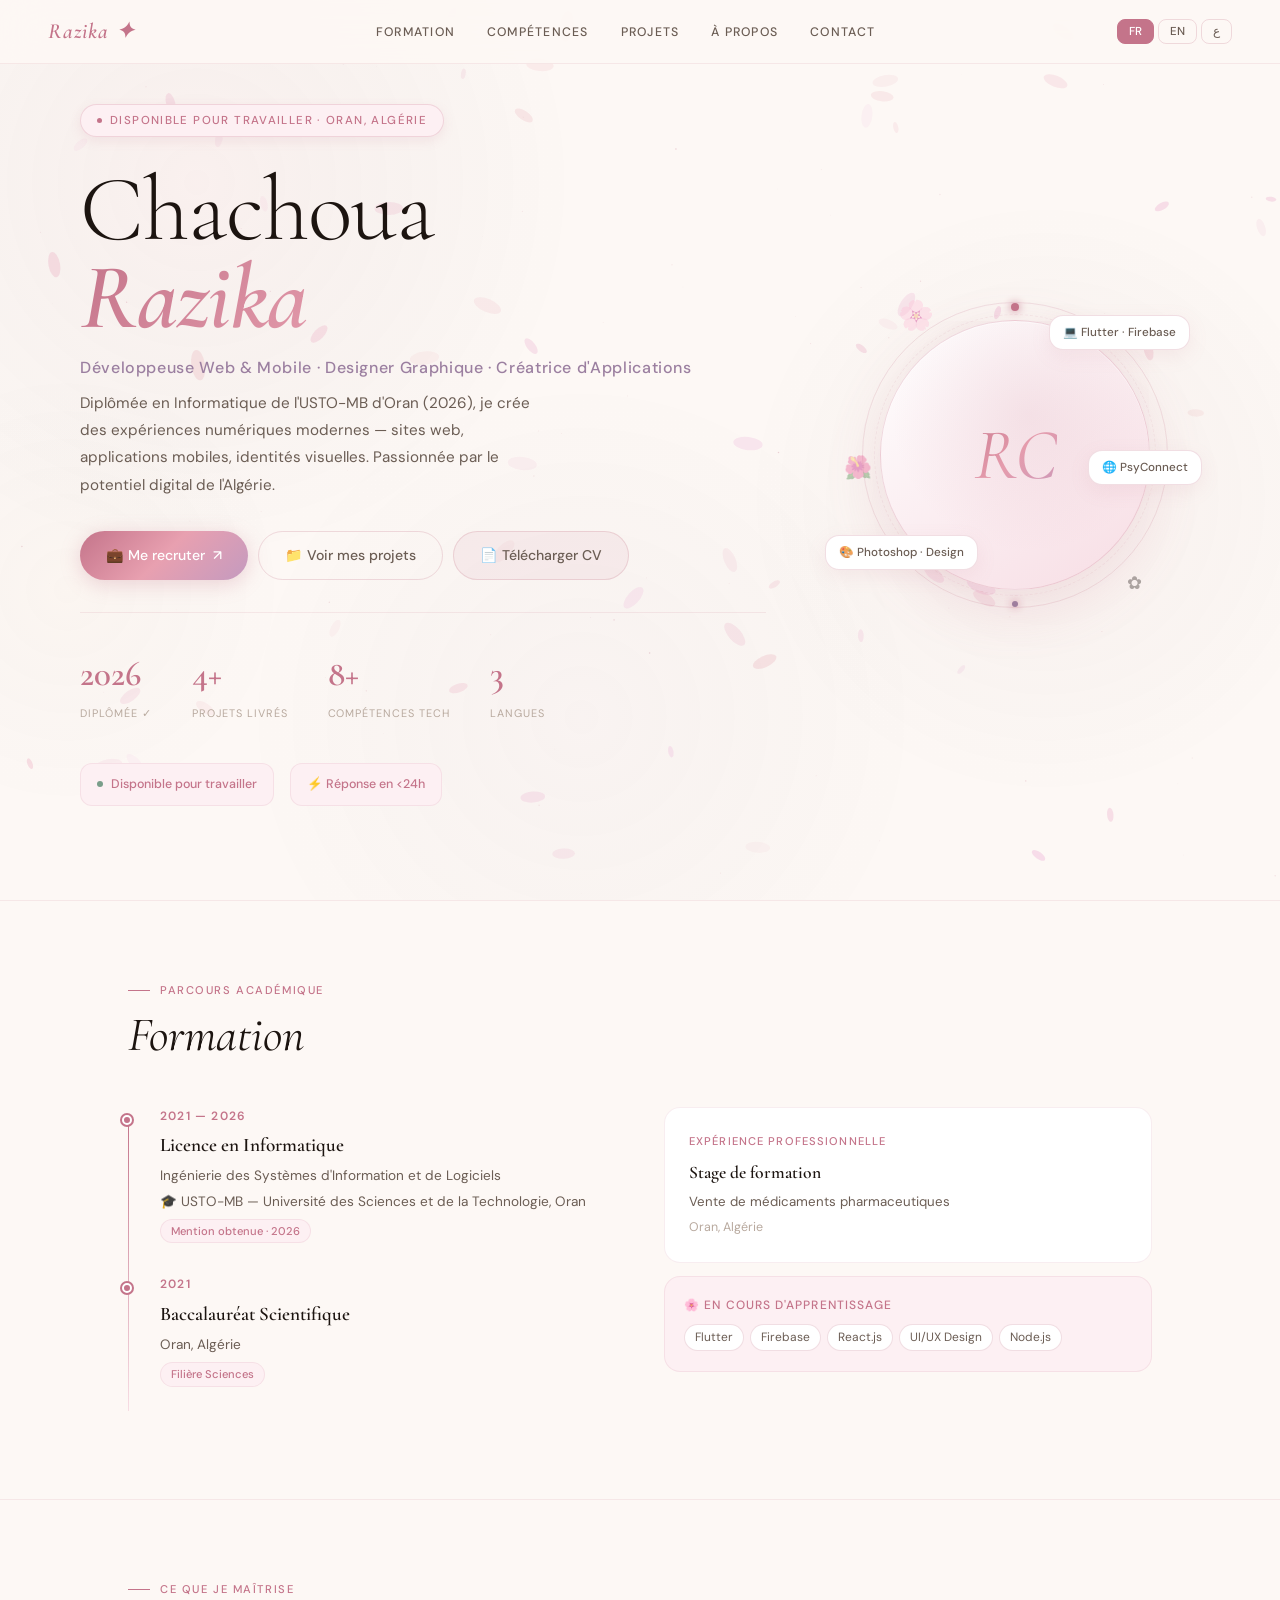
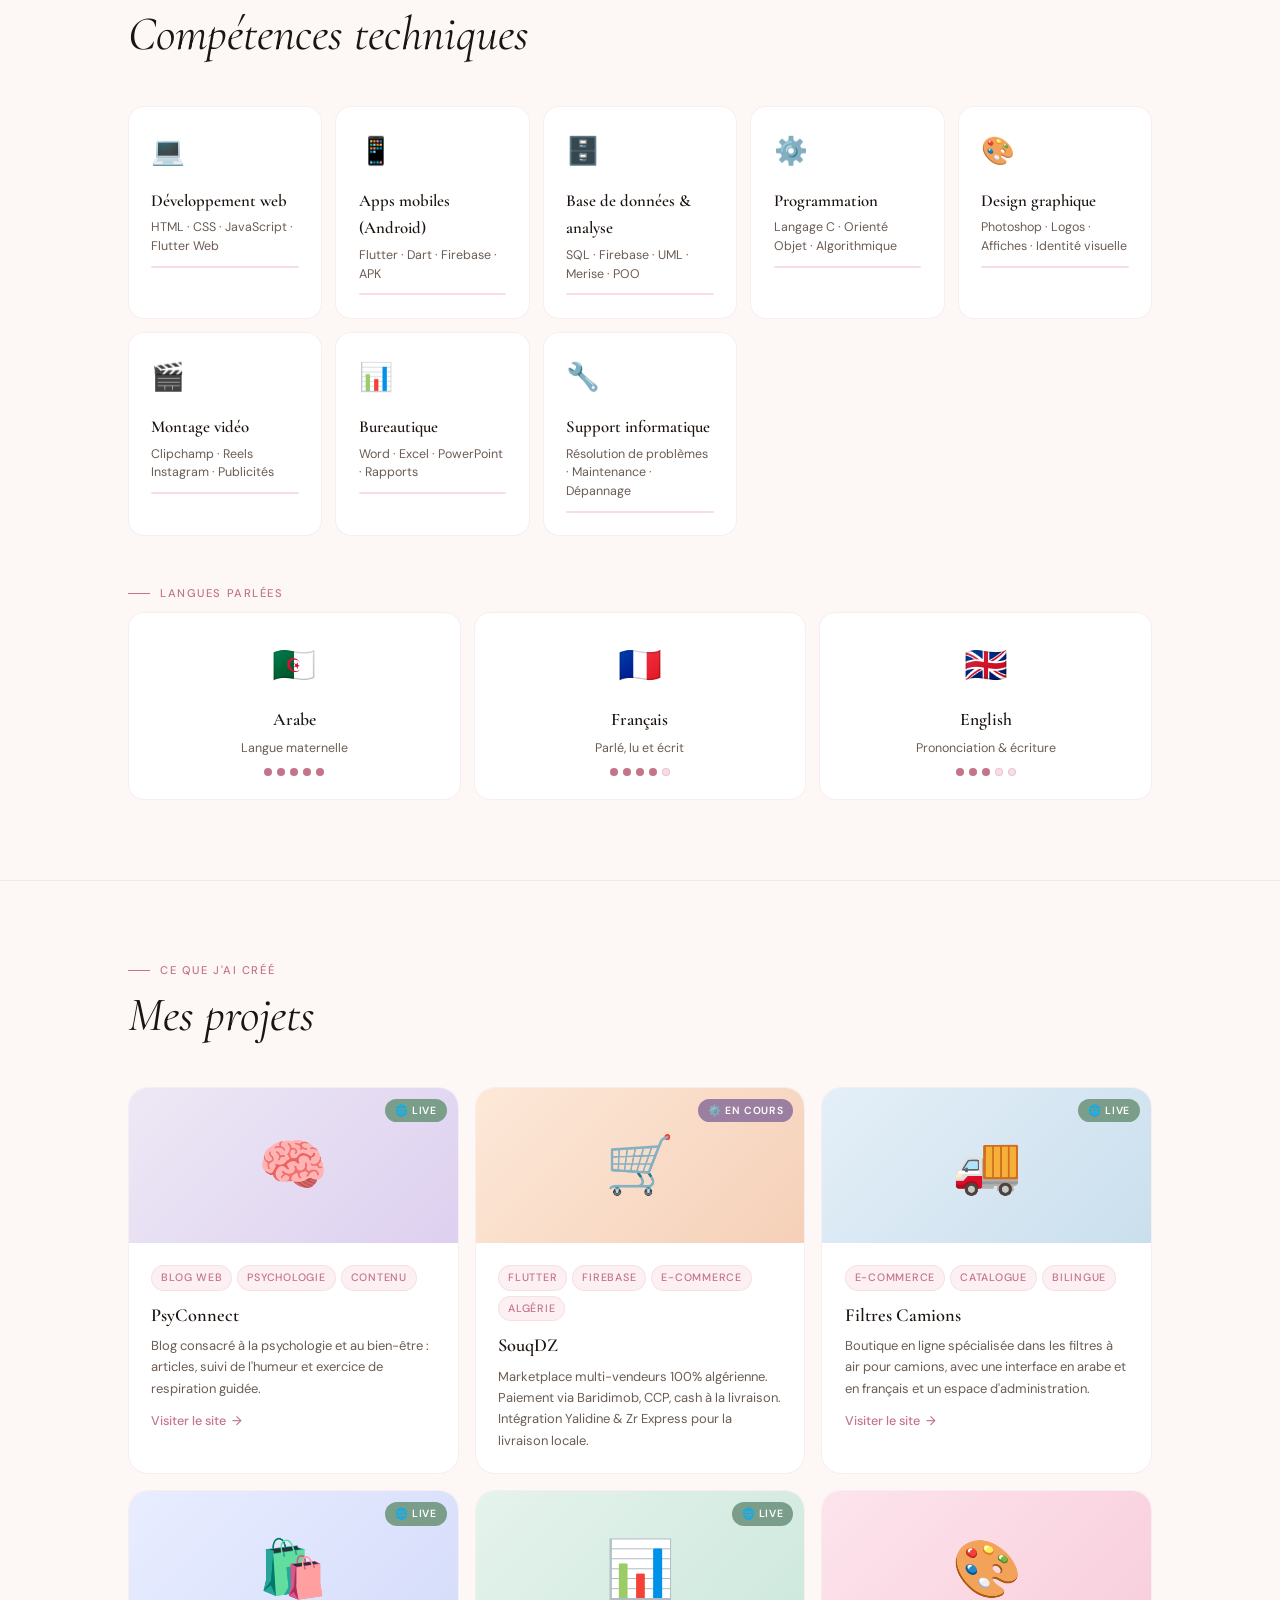
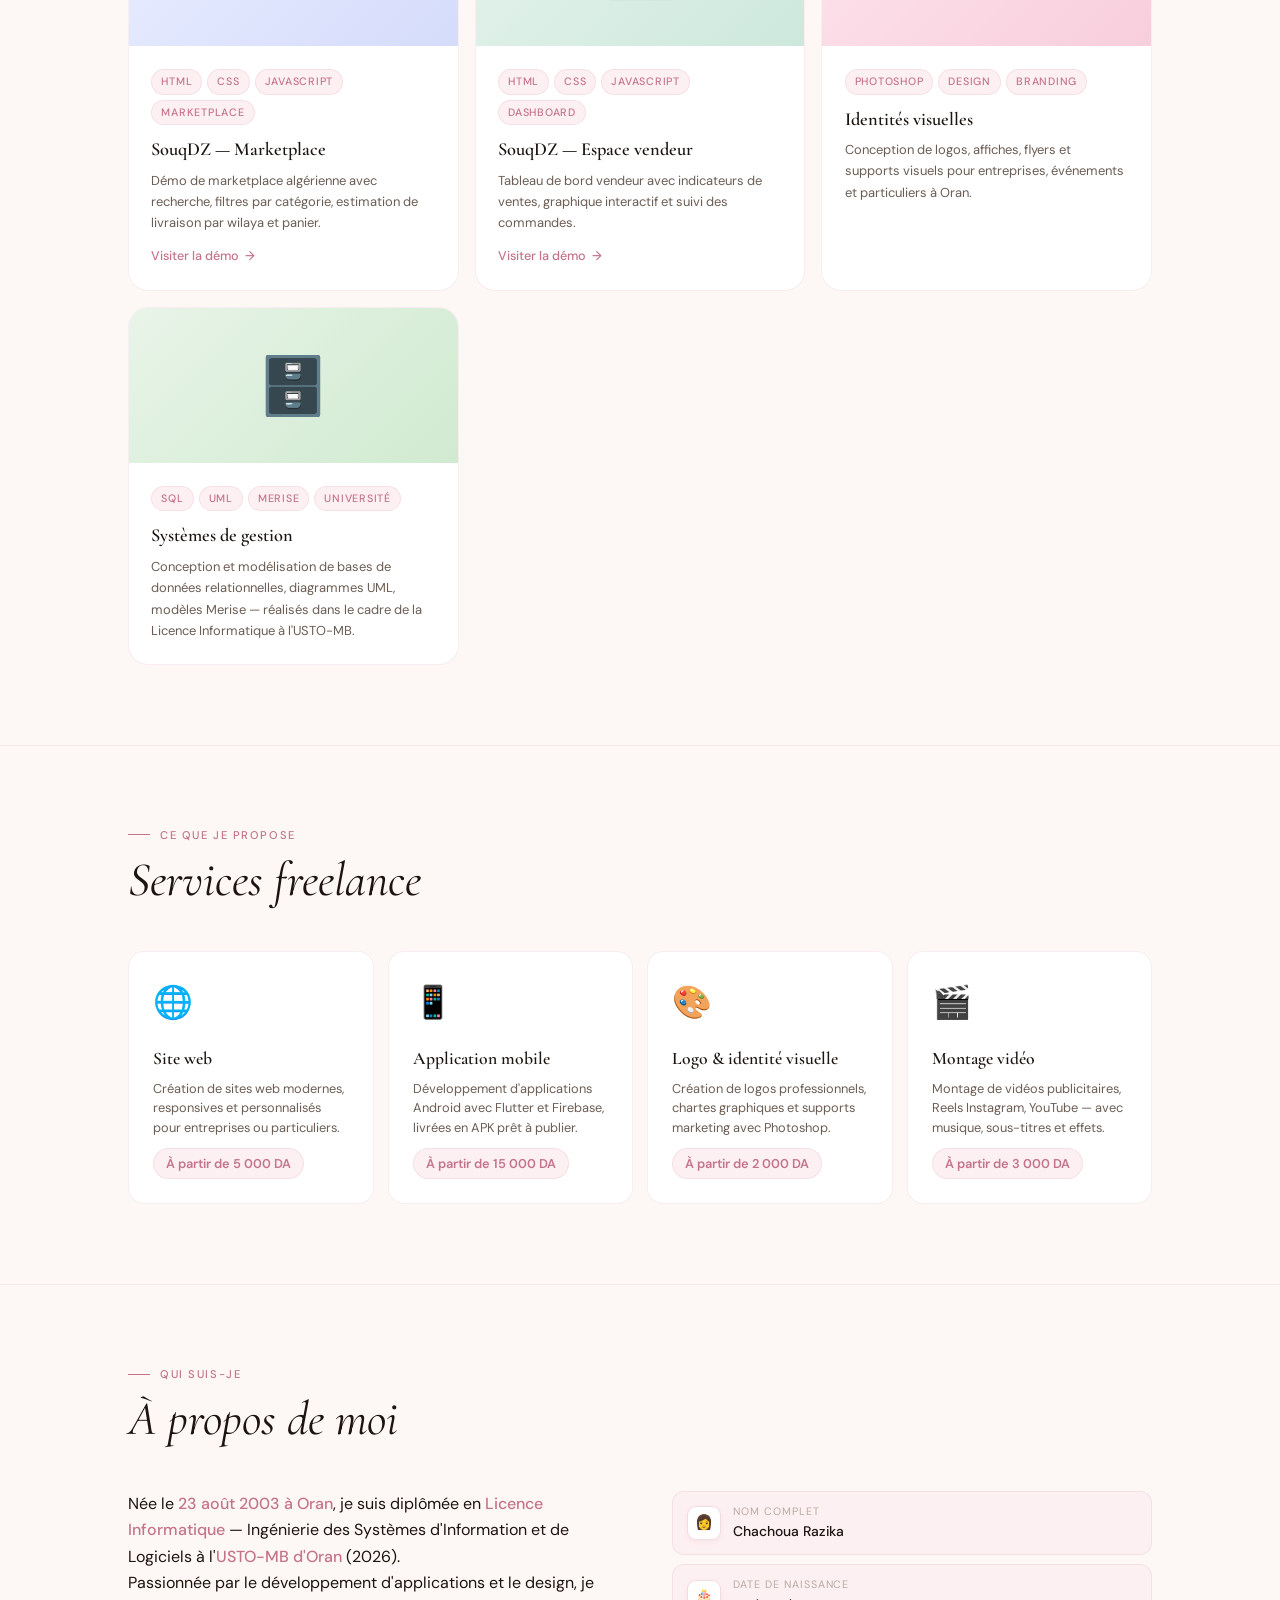
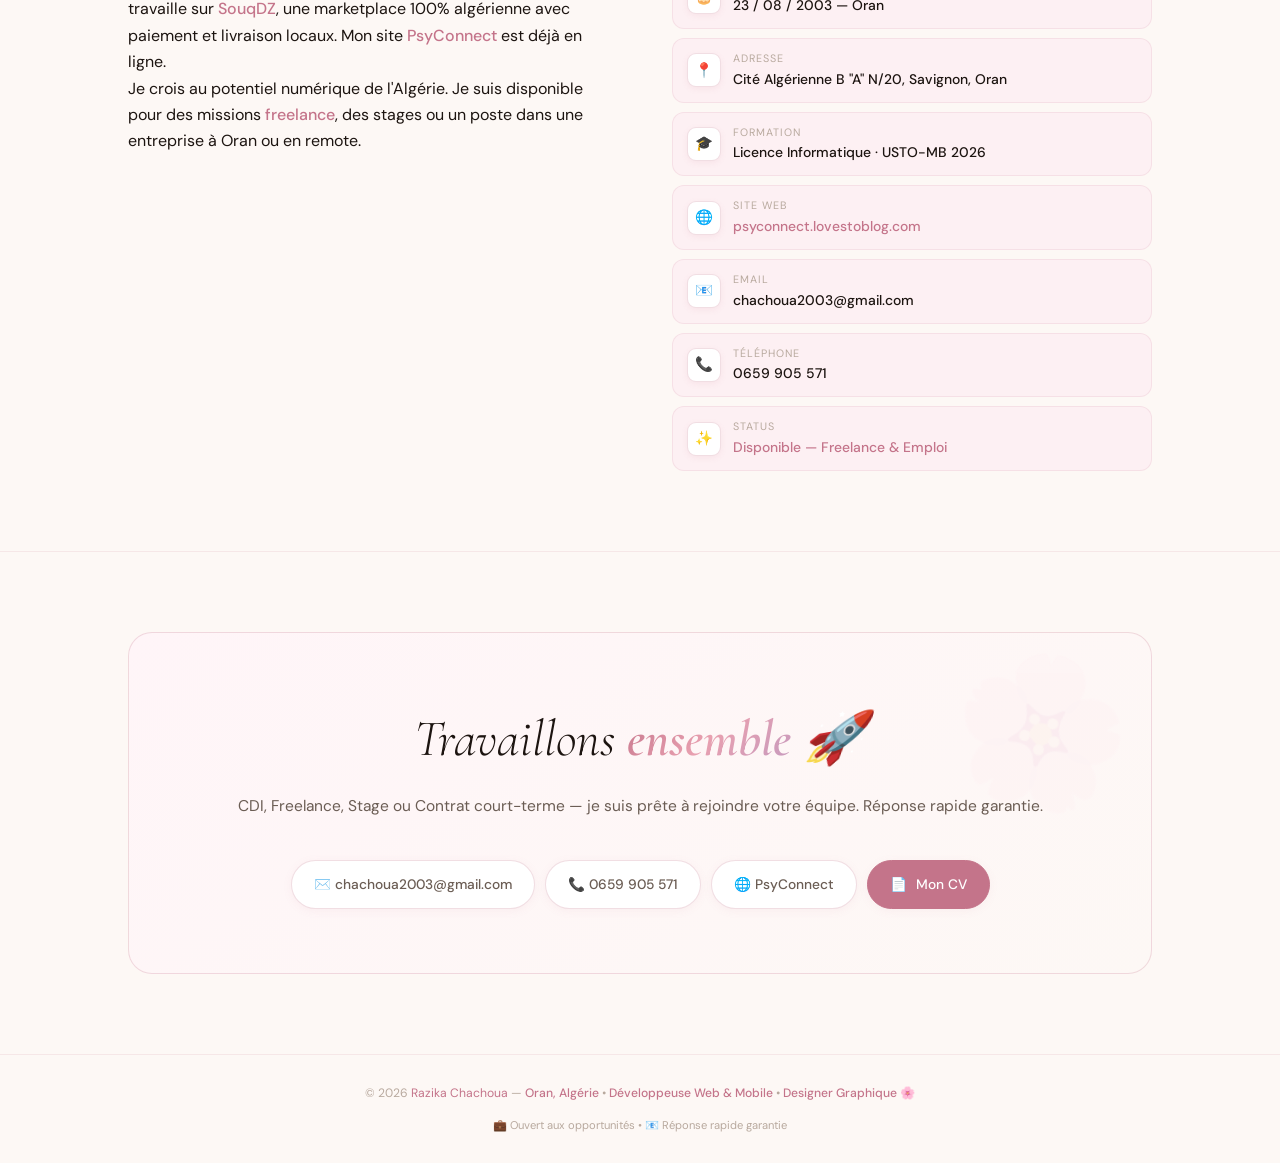
==== commit bf18616a: "Add portfolio project demos Co-authored-by: Copilot <223556219+Copilot@users.noreply.github.com>" ====
--- a/prtfilio.html
+++ b/prtfilio.html
@@ -375,8 +375,8 @@
         <div class="pj-body">
           <div class="pj-tags"><span class="pt">Blog Web</span><span class="pt">Psychologie</span><span class="pt">Contenu</span></div>
           <h3>PsyConnect</h3>
-          <p><span class="il on" data-l="fr">Site web dédié à la psychologie et au bien-être mental. Articles éducatifs, ressources et guides pour accompagner les lecteurs dans leur développement personnel.</span><span class="il" data-l="en">Website dedicated to psychology and mental well-being. Educational articles and resources to support readers' personal development.</span><span class="il" data-l="ar">موقع ويب مخصص لعلم النفس والصحة النفسية. مقالات تعليمية وموارد لمساعدة القراء في تطويرهم الشخصي.</span></p>
-          <a href="http://psyconnect.lovestoblog.com" target="_blank" class="pj-lnk">
+          <p><span class="il on" data-l="fr">Blog consacré à la psychologie et au bien-être : articles, suivi de l'humeur et exercice de respiration guidée.</span><span class="il" data-l="en">A psychology and well-being blog with articles, a mood check-in and a guided breathing exercise.</span><span class="il" data-l="ar">مدونة للصحة النفسية والرفاه، تضم مقالات ومتابعة للمزاج وتمرين تنفس موجّه.</span></p>
+          <a href="projects/psyconnect-blog/index.html" target="_blank" rel="noopener noreferrer" class="pj-lnk">
             <span class="il on" data-l="fr">Visiter le site</span><span class="il" data-l="en">Visit site</span><span class="il" data-l="ar">زيارة الموقع</span> →
           </a>
         </div>
@@ -388,6 +388,42 @@
           <div class="pj-tags"><span class="pt">Flutter</span><span class="pt">Firebase</span><span class="pt">E-commerce</span><span class="pt">Algérie</span></div>
           <h3>SouqDZ</h3>
           <p><span class="il on" data-l="fr">Marketplace multi-vendeurs 100% algérienne. Paiement via Baridimob, CCP, cash à la livraison. Intégration Yalidine & Zr Express pour la livraison locale.</span><span class="il" data-l="en">100% Algerian multi-vendor marketplace. Payment via Baridimob, CCP, cash on delivery. Yalidine & Zr Express integration for local delivery.</span><span class="il" data-l="ar">منصة تجارة إلكترونية جزائرية 100٪. دفع عبر Baridimob وCCP ونقداً. تكامل مع Yalidine وZr Express للتوصيل المحلي.</span></p>
+        </div>
+      </div>
+      <div class="pj">
+        <div class="pj-bdg live">🌐 Live</div>
+        <div class="pj-thumb" style="background:linear-gradient(135deg,#e4eff8,#cadfed)"><div class="pj-em">🚚</div></div>
+        <div class="pj-body">
+          <div class="pj-tags"><span class="pt">E-commerce</span><span class="pt">Catalogue</span><span class="pt">Bilingue</span></div>
+          <h3><span class="il on" data-l="fr">Filtres Camions</span><span class="il" data-l="en">Truck Filters</span><span class="il" data-l="ar">فلاتر الشاحنات</span></h3>
+          <p><span class="il on" data-l="fr">Boutique en ligne spécialisée dans les filtres à air pour camions, avec une interface en arabe et en français et un espace d'administration.</span><span class="il" data-l="en">Online shop specializing in truck air filters, with Arabic and French interfaces and an administration area.</span><span class="il" data-l="ar">متجر إلكتروني متخصص في فلاتر هواء الشاحنات، بواجهة عربية وفرنسية ومساحة للإدارة.</span></p>
+          <a href="https://filtres-camions-app.onrender.com/" target="_blank" rel="noopener noreferrer" class="pj-lnk">
+            <span class="il on" data-l="fr">Visiter le site</span><span class="il" data-l="en">Visit site</span><span class="il" data-l="ar">زيارة الموقع</span> →
+          </a>
+        </div>
+      </div>
+      <div class="pj">
+        <div class="pj-bdg live">🌐 Live</div>
+        <div class="pj-thumb" style="background:linear-gradient(135deg,#e8edff,#d5dcfa)"><div class="pj-em">🛍️</div></div>
+        <div class="pj-body">
+          <div class="pj-tags"><span class="pt">HTML</span><span class="pt">CSS</span><span class="pt">JavaScript</span><span class="pt">Marketplace</span></div>
+          <h3>SouqDZ — Marketplace</h3>
+          <p><span class="il on" data-l="fr">Démo de marketplace algérienne avec recherche, filtres par catégorie, estimation de livraison par wilaya et panier.</span><span class="il" data-l="en">Algerian marketplace demo featuring search, category filters, delivery estimates by wilaya and a shopping cart.</span><span class="il" data-l="ar">نسخة تجريبية لسوق جزائري تتضمن البحث والتصفية حسب الفئة وتقدير التوصيل حسب الولاية وسلة التسوق.</span></p>
+          <a href="projects/souqdz-marketplace/index.html" target="_blank" rel="noopener noreferrer" class="pj-lnk">
+            <span class="il on" data-l="fr">Visiter la démo</span><span class="il" data-l="en">View demo</span><span class="il" data-l="ar">عرض النسخة التجريبية</span> →
+          </a>
+        </div>
+      </div>
+      <div class="pj">
+        <div class="pj-bdg live">🌐 Live</div>
+        <div class="pj-thumb" style="background:linear-gradient(135deg,#e5f3ed,#cde8dc)"><div class="pj-em">📊</div></div>
+        <div class="pj-body">
+          <div class="pj-tags"><span class="pt">HTML</span><span class="pt">CSS</span><span class="pt">JavaScript</span><span class="pt">Dashboard</span></div>
+          <h3><span class="il on" data-l="fr">SouqDZ — Espace vendeur</span><span class="il" data-l="en">SouqDZ — Seller Dashboard</span><span class="il" data-l="ar">سوق ديزاد — لوحة البائع</span></h3>
+          <p><span class="il on" data-l="fr">Tableau de bord vendeur avec indicateurs de ventes, graphique interactif et suivi des commandes.</span><span class="il" data-l="en">Seller dashboard featuring sales metrics, an interactive chart and order tracking.</span><span class="il" data-l="ar">لوحة تحكم للبائع تتضمن مؤشرات المبيعات ومخططًا تفاعليًا ومتابعة الطلبات.</span></p>
+          <a href="projects/souqdz-seller-dashboard/index.html" target="_blank" rel="noopener noreferrer" class="pj-lnk">
+            <span class="il on" data-l="fr">Visiter la démo</span><span class="il" data-l="en">View demo</span><span class="il" data-l="ar">عرض النسخة التجريبية</span> →
+          </a>
         </div>
       </div>
       <div class="pj">
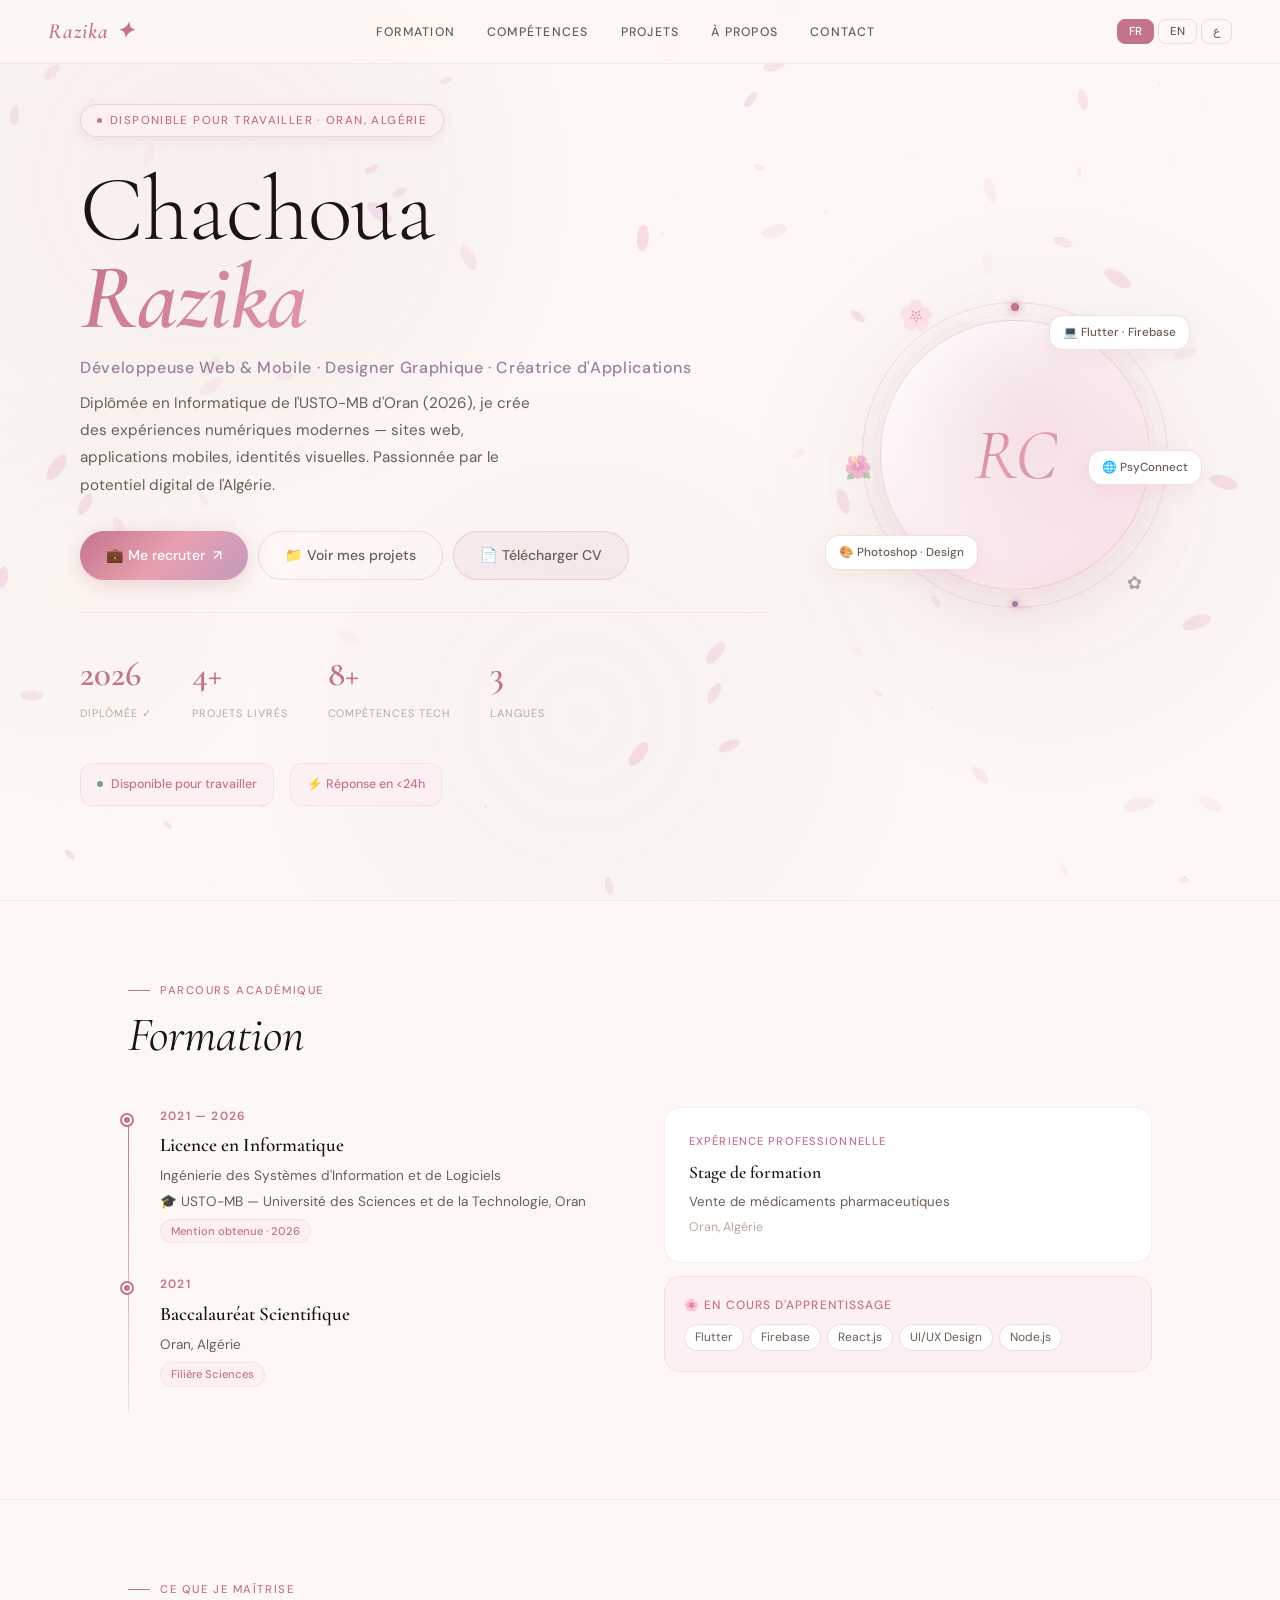
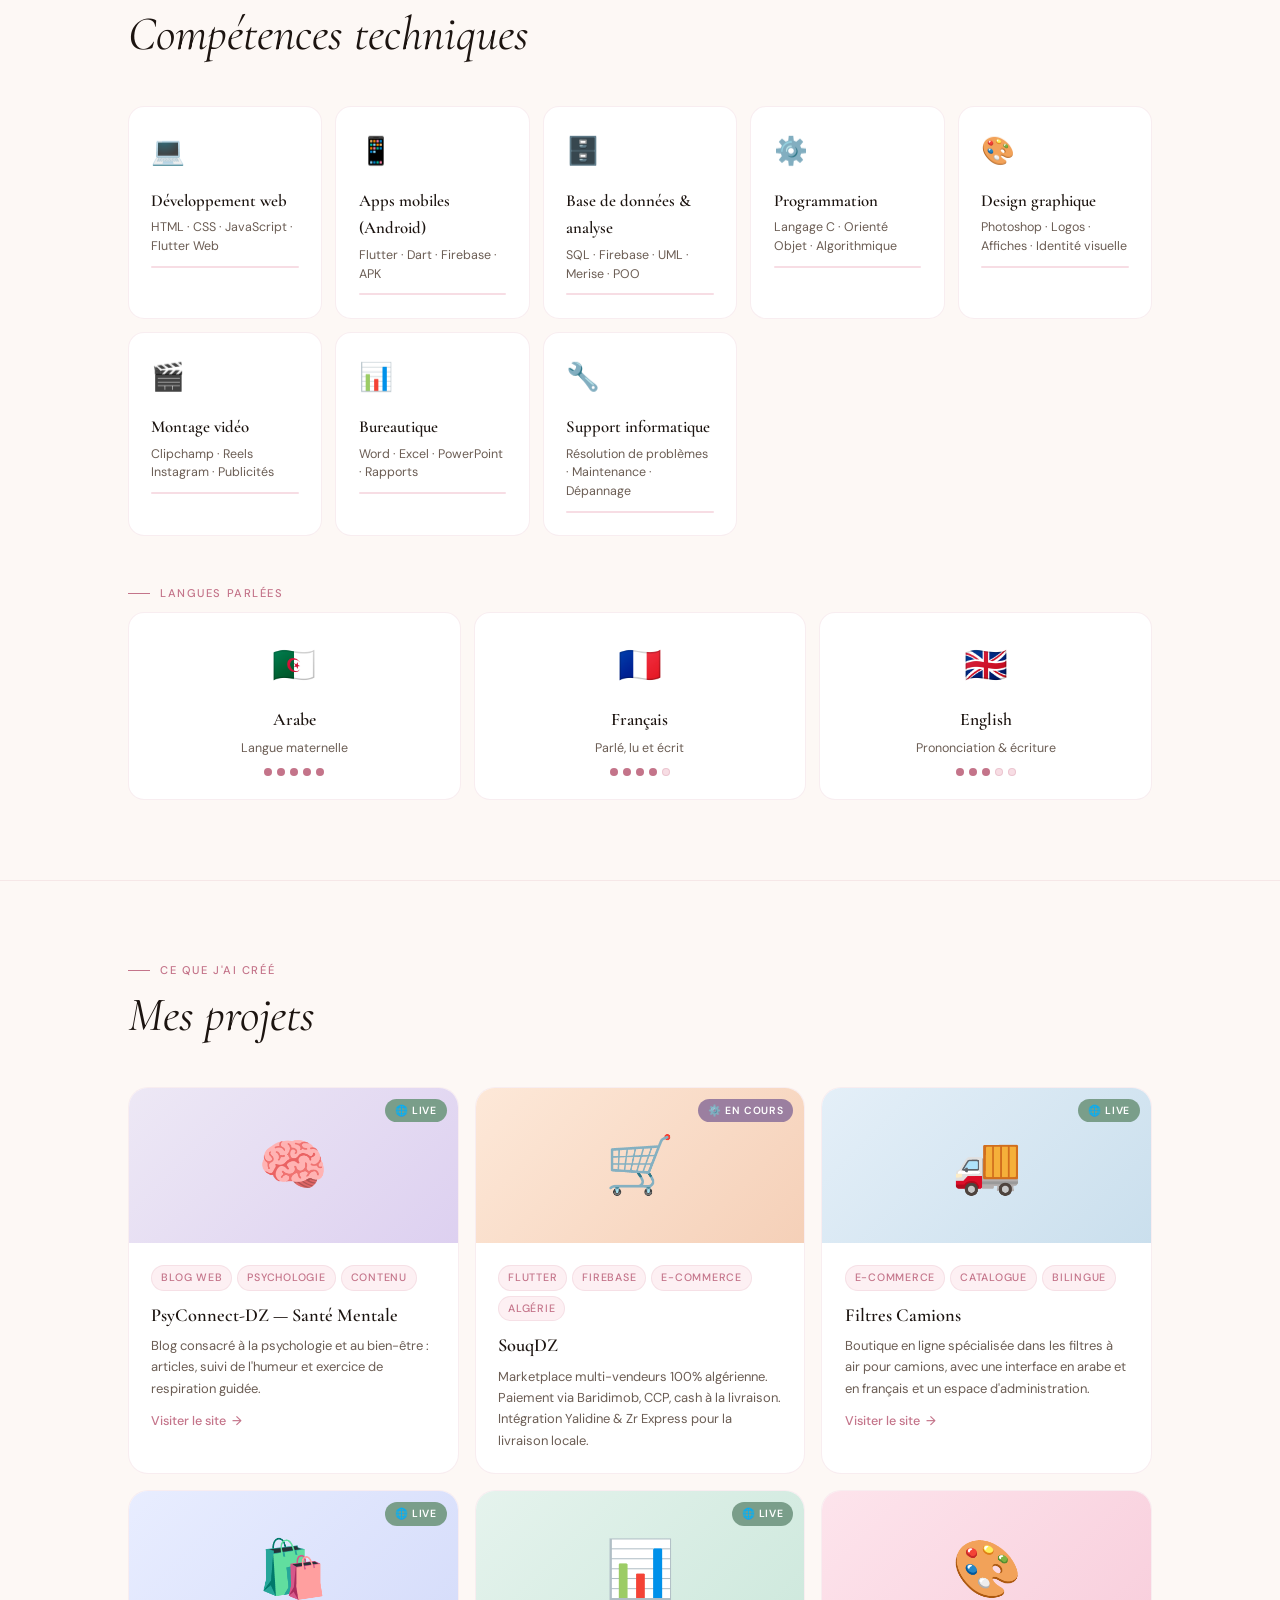
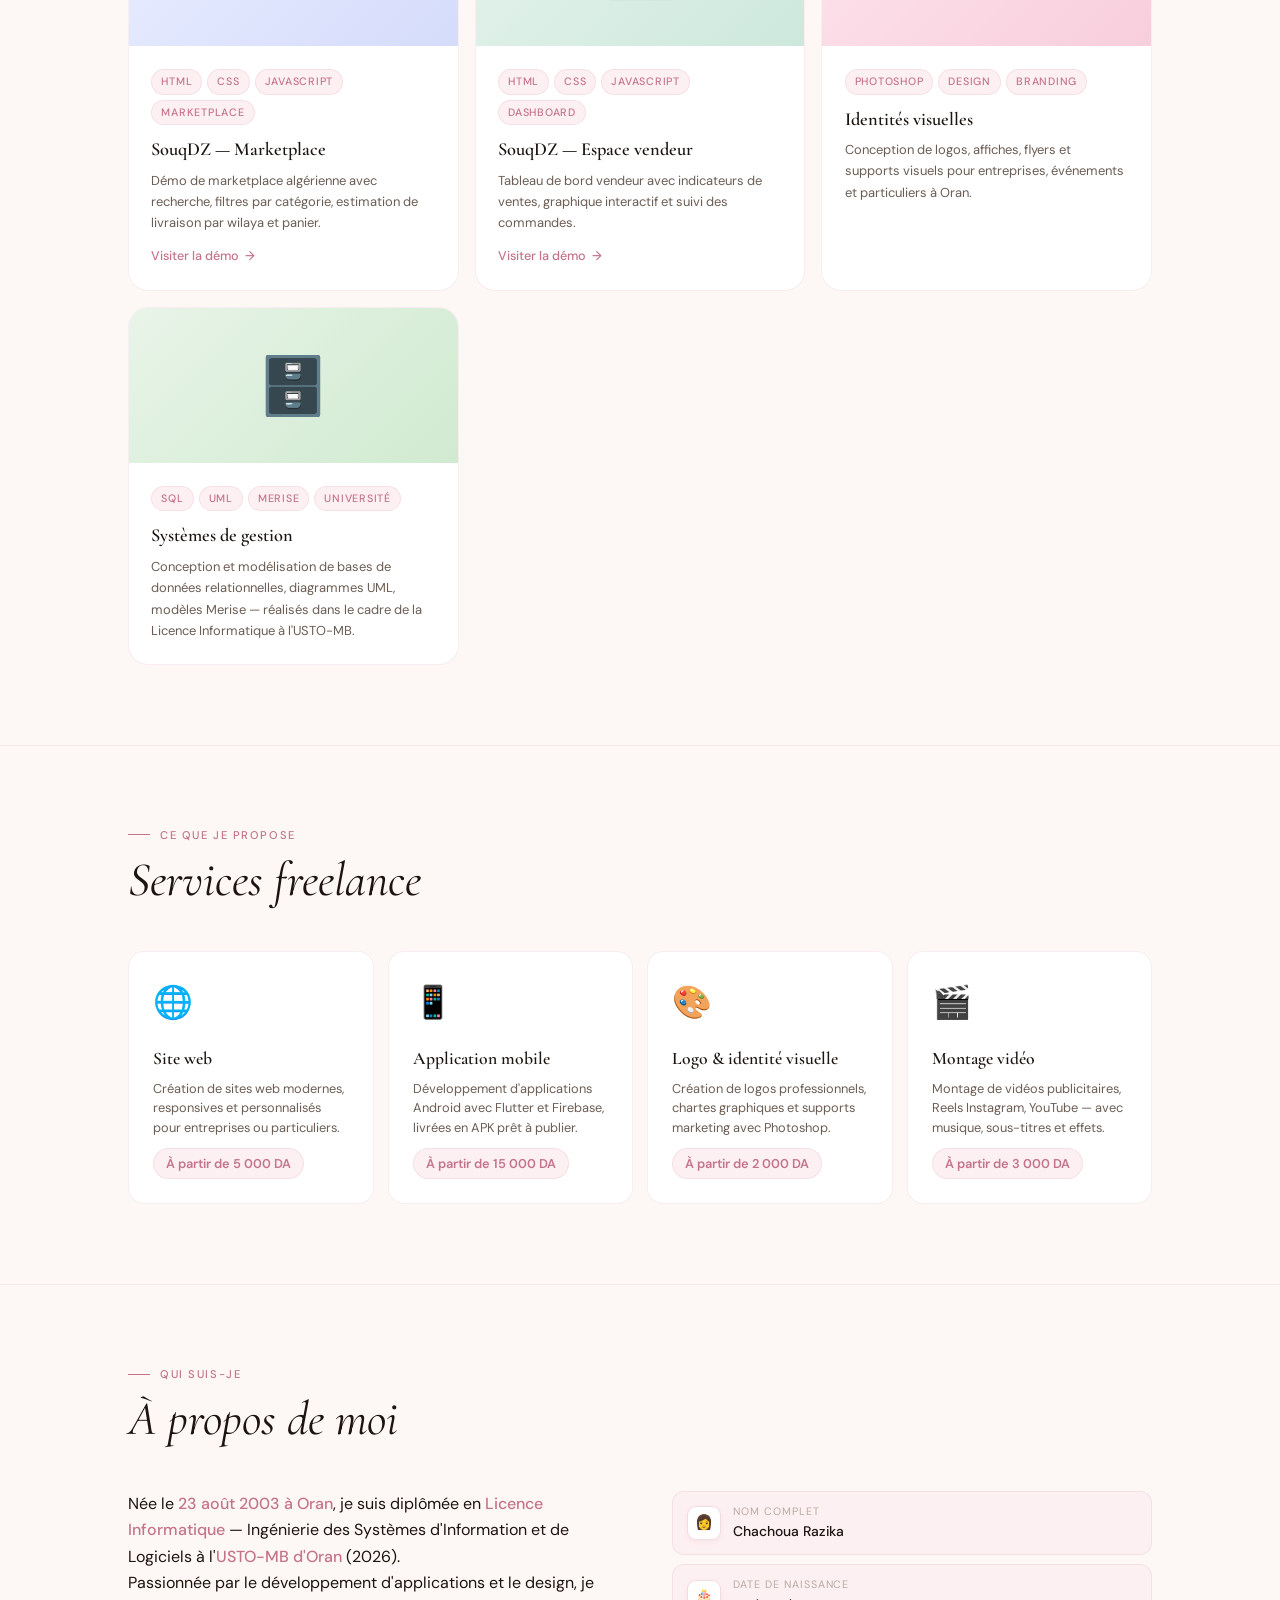
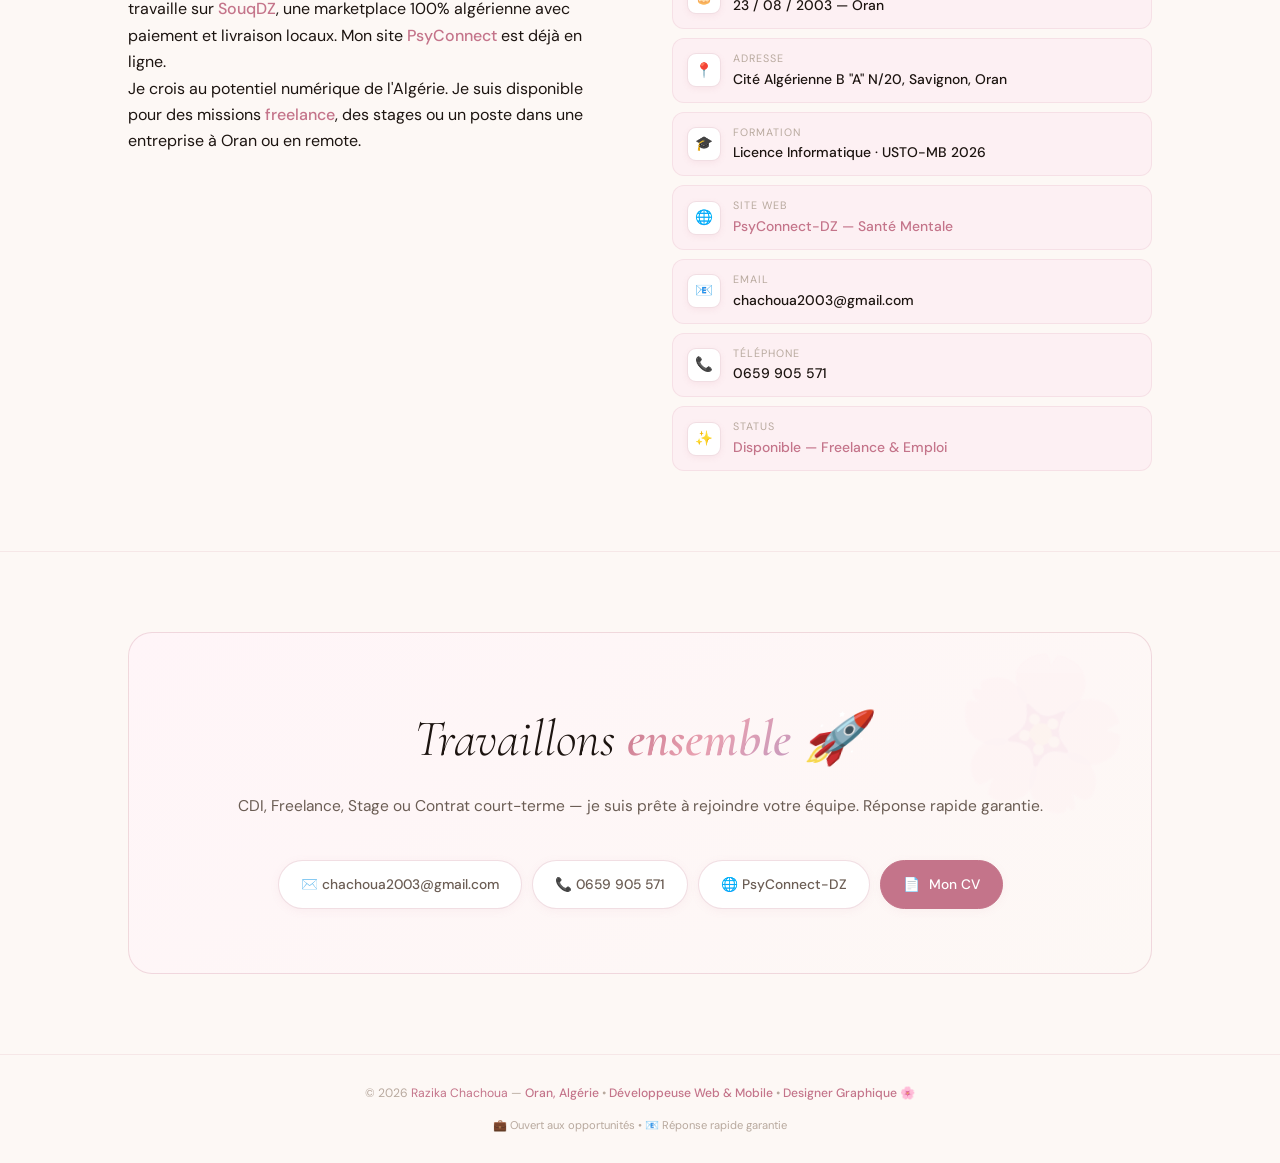
==== commit 9d36f791: "Update PsyConnect portfolio link Co-authored-by: Copilot <223556219+Copilot@users.noreply.github.com" ====
--- a/prtfilio.html
+++ b/prtfilio.html
@@ -374,9 +374,9 @@
         <div class="pj-thumb" style="background:linear-gradient(135deg,#ede8f5,#ddd0f0)"><div class="pj-em">🧠</div></div>
         <div class="pj-body">
           <div class="pj-tags"><span class="pt">Blog Web</span><span class="pt">Psychologie</span><span class="pt">Contenu</span></div>
-          <h3>PsyConnect</h3>
+          <h3>PsyConnect-DZ — Santé Mentale</h3>
           <p><span class="il on" data-l="fr">Blog consacré à la psychologie et au bien-être : articles, suivi de l'humeur et exercice de respiration guidée.</span><span class="il" data-l="en">A psychology and well-being blog with articles, a mood check-in and a guided breathing exercise.</span><span class="il" data-l="ar">مدونة للصحة النفسية والرفاه، تضم مقالات ومتابعة للمزاج وتمرين تنفس موجّه.</span></p>
-          <a href="projects/psyconnect-blog/index.html" target="_blank" rel="noopener noreferrer" class="pj-lnk">
+          <a href="https://psyconnect.lovestoblog.com/public/index.html" target="_blank" rel="noopener noreferrer" class="pj-lnk">
             <span class="il on" data-l="fr">Visiter le site</span><span class="il" data-l="en">Visit site</span><span class="il" data-l="ar">زيارة الموقع</span> →
           </a>
         </div>
@@ -500,7 +500,7 @@
         <div class="ii"><div class="ii-ic">🎂</div><div><div class="ii-lb"><span class="il on" data-l="fr">Date de naissance</span><span class="il" data-l="en">Date of birth</span><span class="il" data-l="ar">تاريخ الميلاد</span></div><div class="ii-vl">23 / 08 / 2003 — Oran</div></div></div>
         <div class="ii"><div class="ii-ic">📍</div><div><div class="ii-lb">Adresse</div><div class="ii-vl">Cité Algérienne B "A" N/20, Savignon, Oran</div></div></div>
         <div class="ii"><div class="ii-ic">🎓</div><div><div class="ii-lb">Formation</div><div class="ii-vl">Licence Informatique · USTO-MB 2026</div></div></div>
-        <div class="ii"><div class="ii-ic">🌐</div><div><div class="ii-lb">Site web</div><div class="ii-vl"><a href="http://psyconnect.lovestoblog.com" target="_blank" style="color:var(--rose);text-decoration:none">psyconnect.lovestoblog.com</a></div></div></div>
+        <div class="ii"><div class="ii-ic">🌐</div><div><div class="ii-lb">Site web</div><div class="ii-vl"><a href="https://psyconnect.lovestoblog.com/public/index.html" target="_blank" rel="noopener noreferrer" style="color:var(--rose);text-decoration:none">PsyConnect-DZ — Santé Mentale</a></div></div></div>
         <div class="ii"><div class="ii-ic">📧</div><div><div class="ii-lb">Email</div><div class="ii-vl">chachoua2003@gmail.com</div></div></div>
         <div class="ii"><div class="ii-ic">📞</div><div><div class="ii-lb">Téléphone</div><div class="ii-vl">0659 905 571</div></div></div>
         <div class="ii"><div class="ii-ic">✨</div><div><div class="ii-lb">Status</div><div class="ii-vl" style="color:var(--rose)"><span class="il on" data-l="fr">Disponible — Freelance & Emploi</span><span class="il" data-l="en">Available — Freelance & Employment</span><span class="il" data-l="ar">متاحة — عمل حر وتوظيف</span></div></div></div>
@@ -523,7 +523,7 @@
       <div class="ct-links">
         <a href="mailto:chachoua2003@gmail.com" class="cl">✉️ chachoua2003@gmail.com</a>
         <a href="tel:0659905571" class="cl">📞 0659 905 571</a>
-        <a href="http://psyconnect.lovestoblog.com" target="_blank" class="cl">🌐 PsyConnect</a>
+        <a href="https://psyconnect.lovestoblog.com/public/index.html" target="_blank" rel="noopener noreferrer" class="cl">🌐 PsyConnect-DZ</a>
         <a href="javascript:downloadCV()" class="cl" style="background:var(--rose);border-color:var(--rose);color:white">📄 <span class="il on" data-l="fr">Mon CV</span><span class="il" data-l="en">My CV</span><span class="il" data-l="ar">سيرتي</span></a>
       </div>
     </div>
@@ -588,7 +588,7 @@
 PROJETS RÉALISÉS
 ✓ PsyConnect - Blog Web (EN LIGNE)
   Site dédié à la psychologie et au bien-être mental
-  http://psyconnect.lovestoblog.com
+  https://psyconnect.lovestoblog.com/public/index.html
 
 ✓ SouqDZ - Marketplace Multi-vendeurs (EN COURS)
   Plateforme e-commerce 100% algérienne avec paiement et livraison locaux
